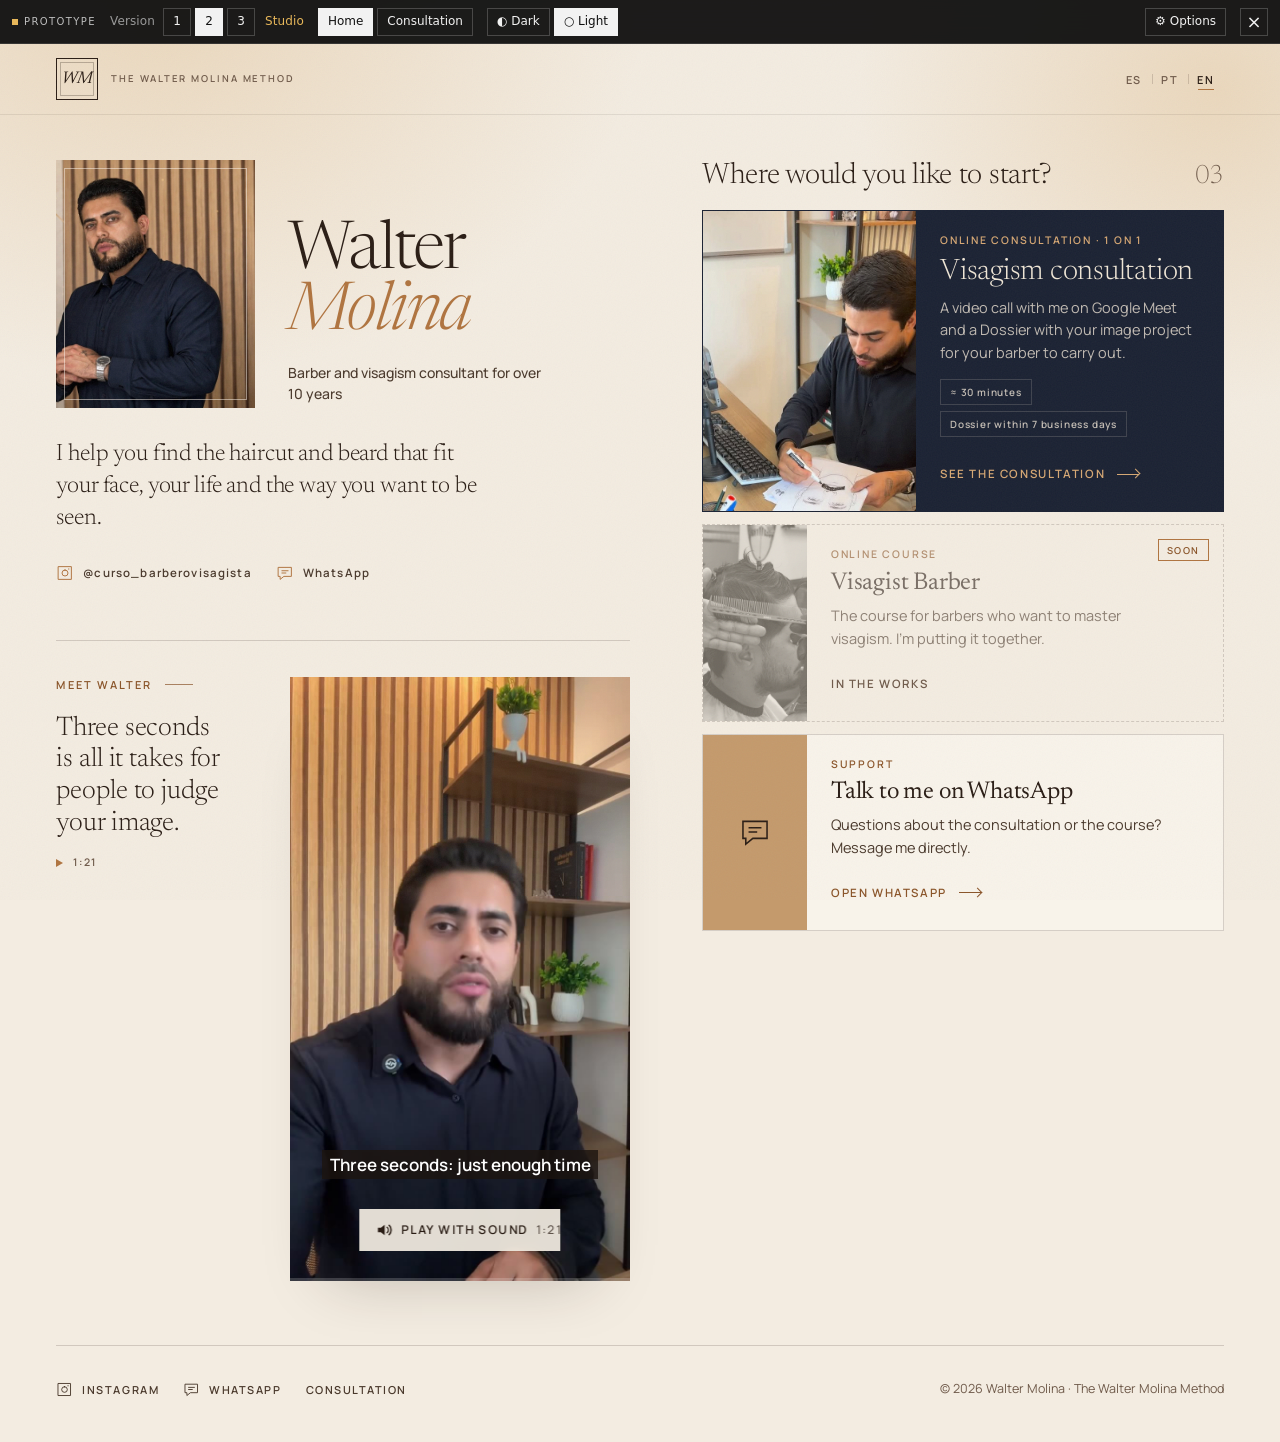
==== v2/index.html @ 61640fbb "Rodada 2: 3 versões novas (entrada + consultoria) com probador de versões - v1 Atelier (madeira), v2" ====
<!doctype html>
<html lang="es" data-v="2" data-page="inicio" data-theme-default="claro">
<head>
<meta charset="utf-8">
<meta name="viewport" content="width=device-width, initial-scale=1">
<title data-i18n="brand">Walter Molina</title>
<meta name="description" content="Walter Molina — barbero y consultor visagista hace más de 10 años. Consultoría de visagismo online, curso y WhatsApp.">
<meta name="theme-color" content="#f3ece1">
<link rel="icon" href="data:image/svg+xml,%3Csvg xmlns='http://www.w3.org/2000/svg' viewBox='0 0 64 64'%3E%3Crect width='64' height='64' fill='%23f3ece1'/%3E%3Crect x='6.5' y='6.5' width='51' height='51' fill='none' stroke='%23b0743f' stroke-width='2'/%3E%3Ctext x='32' y='41' text-anchor='middle' font-family='Georgia,serif' font-style='italic' font-size='24' fill='%232a1d15'%3EWM%3C/text%3E%3C/svg%3E">
<script src="../assets/js/prefs.js"></script>
<link rel="preconnect" href="https://fonts.googleapis.com">
<link rel="preconnect" href="https://fonts.gstatic.com" crossorigin>
<link href="https://fonts.googleapis.com/css2?family=Manrope:wght@400;500;600;700&family=Newsreader:ital,opsz,wght@0,6..72,200..600;1,6..72,200..600&display=swap" rel="stylesheet">
<link rel="stylesheet" href="../assets/css/wm-base.css">
<link rel="stylesheet" href="style.css">
</head>
<body class="pg-in">

<svg width="0" height="0" style="position:absolute" aria-hidden="true" focusable="false">
  <symbol id="i-wa" viewBox="0 0 24 24"><path d="M3.5 4.5h17v12h-10l-5 4v-4h-2z"/><path d="M8 9h8M8 12h5"/></symbol>
  <symbol id="i-ig" viewBox="0 0 24 24"><path d="M3.5 3.5h17v17h-17z"/><path d="M12 8a4 4 0 1 1 0 8a4 4 0 1 1 0-8z"/><path d="M17 6.6v.2"/></symbol>
</svg>

<a class="skip" href="#main" data-i18n="skip_content">Saltar al contenido</a>

<header class="itop">
  <div class="itop__in">
    <a class="logo" href="index.html" aria-label="Walter Molina">
      <span class="mono" aria-hidden="true">WM</span>
      <span class="logo__txt"><small data-i18n="brand_method">Método Walter Molina</small></span>
    </a>
    <div class="lang" role="group" aria-label="ES · PT · EN">
      <button type="button" data-lang-btn="es">ES</button><button type="button" data-lang-btn="pt">PT</button><button type="button" data-lang-btn="en">EN</button>
    </div>
  </div>
</header>

<main id="main" class="in">
  <div class="in__grid">

    <!-- ======================================= identidad + video (izquierda) -->
    <div class="in__left">
      <section class="ident" aria-labelledby="in-name">
        <figure class="ident__ph" data-reveal="img">
          <img src="../assets/img/walter-wood.jpg" alt="Walter Molina" data-i18n-attr="alt:brand" width="1070" height="1120" fetchpriority="high">
        </figure>
        <div class="ident__txt">
          <h1 class="ident__name" id="in-name" data-reveal style="--d:.15s">Walter <em>Molina</em></h1>
          <p class="ident__role" data-reveal style="--d:.3s" data-i18n="role">Barbero y consultor visagista hace más de 10 años</p>
        </div>
        <p class="ident__lead" data-reveal style="--d:.42s" data-i18n="in_lead">Te ayudo a descubrir el corte y la barba que van con tu rostro, tu vida y cómo querés que te vean.</p>
        <div class="ident__social" data-reveal style="--d:.52s">
          <a href="https://www.instagram.com/curso_barberovisagista/" target="_blank" rel="noopener"><svg class="ico" aria-hidden="true"><use href="#i-ig"/></svg><span data-i18n="ig_handle">@curso_barberovisagista</span></a>
          <a href="#" data-wa="soporte"><svg class="ico" aria-hidden="true"><use href="#i-wa"/></svg><span data-i18n="wa_label">WhatsApp</span></a>
        </div>
      </section>

      <section class="ivid" data-slot-section="top" aria-labelledby="vid-t">
        <div class="ivid__head" data-reveal>
          <p class="kicker" data-i18n="video_kicker">Conocé a Walter</p>
          <h2 class="h3" id="vid-t" data-i18n="video_title">Tres segundos bastan para que te juzguen por tu imagen.</h2>
          <p class="ivid__len"><span data-i18n="video_len">1:21</span></p>
        </div>
        <div class="ivid__slot" data-wm-player-slot="top"></div>
      </section>

      <figure class="ihero" data-hero-media="imagen">
        <div class="ihero__ph" data-reveal="img">
          <img src="../assets/img/walter-hero.jpg" alt="Walter Molina" data-i18n-attr="alt:brand" width="1100" height="1458" loading="lazy">
        </div>
        <figcaption class="ihero__q" data-reveal style="--d:.2s">
          <span class="ihero__mark" aria-hidden="true">“</span>
          <span class="ihero__t" data-i18n="c_quote">Tu imagen no puede ser una copia. Tiene que ser <em>la tuya</em>.</span>
          <span class="ihero__by" data-i18n="c_quote_by">Walter Molina</span>
        </figcaption>
      </figure>
    </div>

    <!-- ================================================ tarjetas (derecha) -->
    <div class="in__right">
      <div class="in__cards">
        <h2 class="choose" data-reveal><span data-i18n="in_choose">¿Por dónde querés empezar?</span><span class="num" aria-hidden="true">03</span></h2>

        <a class="icard icard--main" href="consultoria.html" data-reveal style="--d:.1s">
          <span class="icard__ph"><img src="../assets/img/consulta-mesa.jpg" alt="" loading="lazy"></span>
          <div class="icard__body">
            <span class="icard__label" data-i18n="card1_label">Consultoría online · 1 a 1</span>
            <h3 class="icard__title" data-i18n="card1_title">Consultoría de visagismo</h3>
            <span class="icard__text" data-i18n="card1_text"></span>
            <span class="icard__meta"><span data-i18n="c_meta2">≈ 30 minutos</span><span data-i18n="c_meta3">Dossier en hasta 7 días hábiles</span></span>
            <span class="icard__cta"><span data-i18n="card1_cta">Conocer la consultoría</span><i class="arr" aria-hidden="true"></i></span>
          </div>
        </a>

        <a class="icard icard--soon" href="#curso" data-curso aria-haspopup="dialog" data-reveal style="--d:.2s">
          <span class="icard__ph"><img src="../assets/img/tijera.jpg" alt="" loading="lazy"></span>
          <div class="icard__body">
            <span class="icard__label" data-i18n="card2_label">Curso online</span>
            <h3 class="icard__title" data-i18n="card2_title">Barbero Visagista</h3>
            <span class="icard__text" data-i18n="card2_text"></span>
            <span class="icard__cta" data-i18n="card2_cta">En preparación</span>
          </div>
          <span class="badge" data-i18n="badge_soon">Pronto</span>
        </a>

        <a class="icard icard--wa" href="#" data-wa="soporte" data-reveal style="--d:.3s">
          <span class="icard__ph"><svg class="ico" aria-hidden="true"><use href="#i-wa"/></svg></span>
          <div class="icard__body">
            <span class="icard__label" data-i18n="card3_label">Soporte</span>
            <h3 class="icard__title" data-i18n="card3_title">Hablá conmigo por WhatsApp</h3>
            <span class="icard__text" data-i18n="card3_text"></span>
            <span class="icard__cta"><span data-i18n="card3_cta">Abrir WhatsApp</span><i class="arr" aria-hidden="true"></i></span>
          </div>
        </a>
      </div>
    </div>
  </div>

  <!-- ===================================== video abajo (portada = sólo imagen) -->
  <section class="ivid ivid--bottom" data-slot-section="bottom" aria-labelledby="vid-t2">
    <div class="ivid__head" data-reveal>
      <p class="kicker" data-i18n="video_kicker">Conocé a Walter</p>
      <h2 class="h3" id="vid-t2" data-i18n="video_title">Tres segundos bastan para que te juzguen por tu imagen.</h2>
      <p class="ivid__len"><span data-i18n="video_len">1:21</span></p>
    </div>
    <div class="ivid__slot" data-wm-player-slot="bottom"></div>
  </section>
</main>

<footer class="ifoot">
  <nav class="ifoot__links" aria-label="Walter Molina">
    <a href="https://www.instagram.com/curso_barberovisagista/" target="_blank" rel="noopener"><svg class="ico" aria-hidden="true"><use href="#i-ig"/></svg><span data-i18n="ig_label">Instagram</span></a>
    <a href="#" data-wa="soporte"><svg class="ico" aria-hidden="true"><use href="#i-wa"/></svg><span data-i18n="wa_label">WhatsApp</span></a>
    <a href="consultoria.html" data-i18n="nav_consult">Consultoría</a>
  </nav>
  <p data-i18n="footer_rights">© 2026 Walter Molina · Método Walter Molina</p>
</footer>

<script src="../assets/js/content.js"></script>
<script src="../assets/js/site.js"></script>
<script src="../assets/js/wm.js"></script>
<script src="app.js"></script>
</body>
</html>
---- assets/css/wm-base.css ----
/*
 * Walter Molina — base compartida de v1 / v2 / v3.
 * Cada versión define (en :root y por [data-theme]) estas variables:
 *   --wm-bg  --wm-surface  --wm-ink  --wm-muted  --wm-line  --wm-accent  --wm-accent-ink
 *   --wm-display (familia títulos)  --wm-body (familia texto)
 * y puede pisar cualquier clase de abajo.
 */

/* ------------------------------------------------ toggles del probador */
html[data-hero="video"]  [data-hero-media="imagen"],
html[data-hero="imagen"] [data-hero-media="video"],
html[data-hero="imagen"] [data-slot-section="top"],
html[data-hero="video"]  [data-slot-section="bottom"],
html[data-dep="0"] [data-testimonios] { display: none !important; }

html.wmc-lock { overflow: hidden; }

/* ------------------------------------------------ barra del probador */
.wmbar {
  position: fixed; inset: 0 0 auto 0; z-index: 10000;
  font: 500 12px/1.2 system-ui, -apple-system, "Segoe UI", Roboto, sans-serif;
  color: #f2f2f2; letter-spacing: .01em;
}
html[data-panel="0"] .wmbar { display: none; }
.wmbar__in {
  height: 44px; display: flex; align-items: center; gap: 14px; padding: 0 12px;
  background: rgba(14, 14, 14, .94); border-bottom: 1px solid rgba(255,255,255,.12);
  -webkit-backdrop-filter: blur(10px); backdrop-filter: blur(10px);
  overflow-x: auto; scrollbar-width: none;
}
.wmbar__in::-webkit-scrollbar { display: none; }
.wmbar__tag { display: inline-flex; align-items: center; gap: 6px; text-transform: uppercase; font-size: 10px; letter-spacing: .14em; color: #bdbdbd; white-space: nowrap; }
.wmbar__tag i { width: 6px; height: 6px; background: #e7b75a; display: inline-block; }
.wmbar__grp { display: flex; align-items: center; gap: 4px; white-space: nowrap; }
.wmbar__lbl { color: #9a9a9a; margin-right: 4px; }
.wmbar__name { color: #e7b75a; margin-left: 6px; }
.wmbar__seg, .wmbar__more, .wmbar__x, .wmbar__copy, .wmbar__reset {
  appearance: none; border: 1px solid rgba(255,255,255,.2); background: transparent; color: inherit;
  font: inherit; height: 28px; min-width: 28px; padding: 0 9px; cursor: pointer; border-radius: 0; white-space: nowrap;
}
.wmbar__seg:hover, .wmbar__more:hover, .wmbar__x:hover, .wmbar__copy:hover, .wmbar__reset:hover { border-color: rgba(255,255,255,.55); }
.wmbar__seg.is-on { background: #f2f2f2; color: #111; border-color: #f2f2f2; }
.wmbar__seg:focus-visible, .wmbar__more:focus-visible, .wmbar__x:focus-visible, .wmbar__copy:focus-visible, .wmbar__reset:focus-visible { outline: 2px solid #e7b75a; outline-offset: 2px; }
.wmbar__more { margin-left: auto; }
.wmbar__x { font-size: 18px; line-height: 1; padding: 0; width: 28px; }
.wmbar__sheet {
  position: absolute; right: 0; top: 44px; width: min(520px, 100vw); max-height: calc(100vh - 60px); overflow: auto;
  background: rgba(14,14,14,.97); border: 1px solid rgba(255,255,255,.12); border-top: 0; padding: 14px 16px 16px;
  -webkit-backdrop-filter: blur(10px); backdrop-filter: blur(10px);
}
.wmbar__sheet[hidden] { display: none; }
.wmbar__row { padding: 10px 0; border-bottom: 1px solid rgba(255,255,255,.08); }
.wmbar__rl { display: block; color: #9a9a9a; font-size: 10px; text-transform: uppercase; letter-spacing: .12em; margin-bottom: 8px; }
.wmbar__opts { display: flex; flex-wrap: wrap; gap: 6px; }
.wmbar__desc { margin: 8px 0 0; color: #bdbdbd; font-size: 12px; }
.wmbar__actions { display: flex; gap: 8px; padding-top: 14px; flex-wrap: wrap; }
.wmbar__copy { background: #e7b75a; color: #111; border-color: #e7b75a; font-weight: 600; }
@media (max-width: 760px) {
  .wmbar__in { gap: 8px; padding: 0 8px; }
  .wmbar__tag, .wmbar__lbl, .wmbar__name, .wmbar__grp--page, .wmbar__moretx { display: none; }
  .wmbar__seg--theme { font-size: 0; padding: 0; width: 28px; }
  .wmbar__seg--theme span { font-size: 13px; }
}
.wmtab {
  position: fixed; left: 0; top: 50%; z-index: 9999; display: none;
  transform-origin: 0 0; transform: rotate(-90deg) translateX(-50%);
  font: 500 10px/1 system-ui, sans-serif; letter-spacing: .06em; white-space: nowrap;
  color: #fff; background: rgba(20,20,20,.88); border: 1px solid rgba(255,255,255,.22); border-top: 0;
  padding: 7px 11px; cursor: pointer; opacity: .85; border-radius: 0;
}
html[data-panel="0"] .wmtab { display: block; }

/* ------------------------------------------------ video de presentación */
.wmp { margin: 0; position: relative; }
.wmp__stage { position: relative; display: grid; gap: 10px; }
.wmp--b .wmp__stage { grid-template-columns: 1fr 1fr; }
.wmp__screen { position: relative; overflow: hidden; aspect-ratio: 9 / 16; background: #0d0b0a; }
.wmp__video, .wmp__tv { position: absolute; inset: 0; width: 100%; height: 100%; object-fit: cover; display: block; }
.wmp__screen--main .wmp__video { cursor: pointer; }
.wmp__cap {
  position: absolute; left: 8%; right: 8%; bottom: 17%; text-align: center; pointer-events: none;
  opacity: 0; transform: translateY(6px); transition: opacity .2s, transform .2s;
}
.wmp__cap.is-on { opacity: 1; transform: none; }
.wmp__cap span {
  display: inline; padding: .18em .45em; line-height: 1.55; -webkit-box-decoration-break: clone; box-decoration-break: clone;
  background: rgba(10, 8, 6, .78); color: #fff; font: 600 clamp(13px, 1.6vw, 17px)/1.5 var(--wm-body, system-ui, sans-serif);
}
.wmp__sound {
  position: absolute; left: 50%; bottom: 5%; transform: translateX(-50%);
  display: inline-flex; align-items: center; gap: 8px; white-space: nowrap;
  appearance: none; border: 1px solid rgba(255,255,255,.55); border-radius: 0; cursor: pointer;
  background: rgba(10,8,6,.55); color: #fff; padding: 9px 14px;
  font: 600 12px/1 var(--wm-body, system-ui, sans-serif); letter-spacing: .06em; text-transform: uppercase;
  -webkit-backdrop-filter: blur(6px); backdrop-filter: blur(6px);
}
.wmp__sound:hover { background: rgba(10,8,6,.8); }
.wmp__sound:focus-visible { outline: 2px solid var(--wm-accent, #c9a96a); outline-offset: 3px; }
.wmp__ico { width: 18px; height: 18px; flex: none; display: block; }
.wmp__x { display: none; }
.wmp.is-listening .wmp__waves { display: none; }
.wmp.is-listening .wmp__x { display: inline; }
.wmp__len { opacity: .7; font-weight: 500; }
.wmp__len:empty { display: none; }
.wmp__bar { position: absolute; left: 0; right: 0; bottom: 0; height: 3px; background: rgba(255,255,255,.18); }
.wmp__bar i { position: absolute; inset: 0; transform-origin: 0 50%; transform: scaleX(var(--t, 0)); background: var(--wm-accent, #c9a96a); }
/* pantallas angostas (formato B en celular, miniaturas): botón sólo ícono arriba a la derecha */
.wmp__screen { container-type: inline-size; }
@container (max-width: 280px) {
  .wmp__sound { left: auto; right: 8px; bottom: auto; top: 8px; transform: none; width: 40px; height: 40px; padding: 0; justify-content: center; }
  .wmp__lbl, .wmp__len { position: absolute; width: 1px; height: 1px; overflow: hidden; clip: rect(0 0 0 0); white-space: nowrap; }
  .wmp__cap { left: 5%; right: 5%; bottom: 7%; }
  .wmp__cap span { font-size: 12px; }
}
.wmp__tag {
  position: absolute; left: 10px; top: 10px; padding: 5px 8px; background: rgba(10,8,6,.6); color: #fff;
  font: 600 10px/1 var(--wm-body, system-ui, sans-serif); letter-spacing: .14em; text-transform: uppercase;
}
.wmp__strip { position: relative; display: grid; grid-template-columns: repeat(4, 1fr); gap: 8px; margin-top: 10px; padding-top: 30px; }
.wmp__strip > .wmp__tag { top: 0; left: 0; background: none; color: inherit; padding: 0; }
.wmp__thumb { position: relative; overflow: hidden; aspect-ratio: 9 / 16; background: #0d0b0a; }

/* ------------------------------------------------ curso: aviso */
.wmc { position: fixed; inset: 0; z-index: 10001; display: grid; place-items: center; padding: 20px; }
.wmc[hidden] { display: none; }
.wmc__backdrop { position: absolute; inset: 0; background: rgba(8, 6, 5, .72); opacity: 0; transition: opacity .25s; }
.wmc__card {
  position: relative; width: min(460px, 100%); padding: 40px 34px 34px; outline: none;
  background: var(--wm-surface, #17110e); color: var(--wm-ink, #efe6d6); border: 1px solid var(--wm-line, rgba(239,230,214,.2));
  opacity: 0; transform: translateY(14px); transition: opacity .25s, transform .25s;
  font-family: var(--wm-body, system-ui, sans-serif);
}
.wmc.is-open .wmc__backdrop { opacity: 1; }
.wmc.is-open .wmc__card { opacity: 1; transform: none; }
.wmc__x { position: absolute; right: 10px; top: 10px; width: 36px; height: 36px; border: 0; background: none; color: inherit; font-size: 22px; cursor: pointer; }
.wmc__kicker { margin: 0 0 10px; font-size: 11px; letter-spacing: .18em; text-transform: uppercase; color: var(--wm-accent, #c9a96a); }
.wmc__title { margin: 0 0 14px; font-family: var(--wm-display, Georgia, serif); font-weight: 500; font-size: 34px; line-height: 1.05; }
.wmc__status { display: inline-flex; align-items: center; gap: 8px; margin: 0 0 16px; padding: 6px 10px; border: 1px solid var(--wm-line, rgba(239,230,214,.25)); font-size: 12px; letter-spacing: .08em; text-transform: uppercase; }
.wmc__status i { width: 7px; height: 7px; background: var(--wm-accent, #c9a96a); animation: wmc-pulse 1.6s ease-in-out infinite; }
@keyframes wmc-pulse { 50% { opacity: .25; } }
.wmc__text { margin: 0 0 24px; line-height: 1.6; color: var(--wm-muted, rgba(239,230,214,.75)); }
.wmc__cta {
  display: inline-flex; align-items: center; justify-content: center; min-height: 48px; padding: 0 22px; width: 100%;
  background: var(--wm-accent, #c9a96a); color: var(--wm-accent-ink, #17110e); text-decoration: none;
  font-weight: 600; letter-spacing: .06em; text-transform: uppercase; font-size: 13px;
}

/* ------------------------------------------------ antes / después */
[data-ba] { position: relative; overflow: hidden; touch-action: pan-y; user-select: none; -webkit-user-select: none; cursor: ew-resize; --ba: 50%; }
[data-ba] img { display: block; width: 100%; height: 100%; object-fit: cover; pointer-events: none; }
[data-ba] .ba__img--after { position: relative; }
[data-ba] .ba__before { position: absolute; inset: 0; clip-path: inset(0 calc(100% - var(--ba)) 0 0); }
[data-ba] .ba__handle { position: absolute; top: 0; bottom: 0; left: var(--ba); width: 2px; margin-left: -1px; background: #fff; z-index: 2; }
[data-ba] .ba__handle::after {
  content: "‹ ›"; position: absolute; top: 50%; left: calc(50% + var(--ba-k, 0px)); transform: translate(-50%, -50%);
  width: 38px; height: 38px; display: grid; place-items: center; background: #fff; color: #111; font: 700 14px/1 system-ui, sans-serif; letter-spacing: 2px;
}
[data-ba] .ba__handle:focus-visible { outline: 2px solid var(--wm-accent, #c9a96a); outline-offset: 2px; }
[data-ba] .ba__hint {
  position: absolute; left: 50%; bottom: 14px; transform: translateX(-50%); z-index: 3; pointer-events: none;
  padding: 8px 12px; background: rgba(10, 8, 6, .72); color: #fff; white-space: nowrap;
  font: 600 11px/1 var(--wm-body, system-ui, sans-serif); letter-spacing: .1em; text-transform: uppercase;
  transition: opacity .3s;
}
[data-ba] .ba__hint:empty { display: none; }
[data-ba] .ba__state { position: absolute; left: 12px; top: 12px; z-index: 3; display: none; padding: 6px 9px; background: rgba(10, 8, 6, .72); color: #fff; font: 600 10px/1 var(--wm-body, system-ui, sans-serif); letter-spacing: .14em; text-transform: uppercase; }

/* comparar: el puxador ‹ › ya se explica solo; sin texto encima de cada foto */
html[data-bamode="comparar"] [data-ba] .ba__hint { display: none; }

/* revelar: empieza sólo en el antes (puxador a la derecha); al arrastrar a la izquierda aparece el después */
html[data-bamode="revelar"] [data-ba].is-touched .ba__hint { opacity: 0; }
html[data-bamode="revelar"] [data-ba]:not(.is-touched) .ba__handle::after { animation: ba-nudge 1.8s ease-in-out infinite; }
html[data-bamode="revelar"] [data-ba] .ba__handle::after { content: "‹"; }
@keyframes ba-nudge { 50% { transform: translate(calc(-50% - 8px), -50%); } }

/* tocar: fundido entre antes y después */
html[data-bamode="tocar"] [data-ba] { cursor: pointer; }
html[data-bamode="tocar"] [data-ba] .ba__before { clip-path: none; opacity: 1; transition: opacity .9s ease; }
html[data-bamode="tocar"] [data-ba].is-after .ba__before { opacity: 0; }
html[data-bamode="tocar"] [data-ba] .ba__handle { display: none; }
html[data-bamode="tocar"] [data-ba] .ba__state { display: block; }
html[data-bamode="tocar"] [data-ba] [class*="label"], html[data-bamode="tocar"] [data-ba] [class*="tag"]:not(.ba__state) { display: none; }
html[data-bamode="tocar"] [data-ba]:focus-visible { outline: 2px solid var(--wm-accent, #c9a96a); outline-offset: 3px; }

/* scroll: se descubre solo al bajar (mismo corte que revelar, sin arrastre) */
html[data-bamode="scroll"] [data-ba] { cursor: default; }
html[data-bamode="scroll"] [data-ba] .ba__handle::after { display: none; }
html[data-bamode="scroll"] [data-ba] .ba__handle { pointer-events: none; }

@media (prefers-reduced-motion: reduce) {
  .wmc__backdrop, .wmc__card, .wmp__cap { transition: none; }
  .wmc__status i { animation: none; }
}
---- v2/style.css ----
/* =========================================================================
   V2 · ESTUDIO — Walter Molina
   Luz de día en el escritorio: papel, roble claro, cobre y la camisa azul.
   Newsreader (títulos) + Manrope (texto). Líneas rectas: cero border-radius.
   ========================================================================= */

:root {
  --max: 1312px;
  --imax: 1240px;
  --pad: clamp(20px, 4.4vw, 64px);
  --sec: clamp(60px, 7.6vw, 112px);
  --hdr: 76px;
  --top: calc(var(--wm-bar, 0px) + var(--hdr));
  --ease: cubic-bezier(.22, .68, .12, 1);
  --ease-io: cubic-bezier(.65, 0, .3, 1);
  --serif: "Newsreader", "Iowan Old Style", Georgia, "Times New Roman", serif;
  --sans: "Manrope", system-ui, -apple-system, "Segoe UI", Roboto, sans-serif;

  /* tema claro — papel, roble, nogal, cobre */
  --bg: #f3ece1;
  --bg2: #efe6d6;
  --bg3: #e6d9c4;
  --surface: #f8f3ea;
  --ink: #2a1d15;
  --ink2: #4a392c;
  --muted: #6f5a4a;
  --line: rgba(42, 29, 21, .17);
  --line2: rgba(42, 29, 21, .09);
  --accent: #b0743f;
  --accent-txt: #8a5428;
  --oak: #c49a6c;
  --btn: #8a5428;
  --btn-ink: #fbf7f0;
  --btn-h: #2a1d15;
  --btn-h-ink: #f3ece1;
  --shade: rgba(42, 29, 21, .28);
  --glow: rgba(214, 168, 104, .30);
  --hdr-bg: rgba(243, 236, 225, .88);
  --img: saturate(.94) contrast(1.02);
  --grain: .045;

  /* bloque profundo — la camisa azul marino */
  --deep: #1b2233;
  --deep2: #242d43;
  --deep-ink: #efe6d6;
  --deep-ink2: rgba(239, 230, 214, .78);
  --deep-muted: rgba(239, 230, 214, .6);
  --deep-line: rgba(239, 230, 214, .17);
  --deep-accent: #d7a874;

  /* variables del probador (wm-base.css) */
  --wm-bg: var(--bg);
  --wm-surface: var(--surface);
  --wm-ink: var(--ink);
  --wm-muted: var(--muted);
  --wm-line: var(--line);
  --wm-accent: var(--btn);
  --wm-accent-ink: var(--btn-ink);
  --wm-display: var(--serif);
  --wm-body: var(--sans);
  color-scheme: light;
}

html[data-theme="oscuro"] {
  /* tema oscuro — café con crema y roble */
  --bg: #1c1410;
  --bg2: #221913;
  --bg3: #2c2119;
  --surface: #261c15;
  --ink: #efe6d6;
  --ink2: #d8cab5;
  --muted: #a8977f;
  --line: rgba(239, 230, 214, .16);
  --line2: rgba(239, 230, 214, .08);
  --accent: #c98a52;
  --accent-txt: #d6a06b;
  --btn: #c98a52;
  --btn-ink: #1c1410;
  --btn-h: #efe6d6;
  --btn-h-ink: #1c1410;
  --shade: rgba(0, 0, 0, .5);
  --glow: rgba(201, 138, 82, .13);
  --hdr-bg: rgba(28, 20, 16, .88);
  --img: saturate(.9) brightness(.95);
  --grain: .06;
  --deep: #18202f;
  --deep2: #20293c;
  color-scheme: dark;
}

/* ------------------------------------------------------------------ base */
*, *::before, *::after { box-sizing: border-box; border-radius: 0; }

html {
  -webkit-text-size-adjust: 100%;
  scroll-behavior: smooth;
  scroll-padding-top: calc(var(--top) + 4px);
  overflow-x: clip;
}
html.reduce-motion { scroll-behavior: auto; }

body {
  margin: 0;
  padding-top: var(--wm-bar, 0px);
  background: var(--bg);
  color: var(--ink);
  font: 400 16px/1.65 var(--sans);
  -webkit-font-smoothing: antialiased;
  text-rendering: optimizeLegibility;
  overflow-x: clip;
  transition: background-color .5s ease, color .5s ease;
}

/* grano de papel */
body::after {
  content: "";
  position: fixed;
  inset: 0;
  z-index: 70;
  pointer-events: none;
  opacity: var(--grain);
  background-image: url("data:image/svg+xml,%3Csvg xmlns='http://www.w3.org/2000/svg' width='220' height='220'%3E%3Cfilter id='n'%3E%3CfeTurbulence type='fractalNoise' baseFrequency='.8' numOctaves='2' stitchTiles='stitch'/%3E%3C/filter%3E%3Crect width='100%25' height='100%25' filter='url(%23n)'/%3E%3C/svg%3E");
}

img, video, svg { display: block; max-width: 100%; }
a { color: inherit; }
p { margin: 0; }
h1, h2, h3, h4 { margin: 0; font-weight: 400; }
ul, ol { margin: 0; padding: 0; list-style: none; }
figure, blockquote { margin: 0; }
button { font: inherit; color: inherit; }
::selection { background: var(--accent); color: var(--bg); }
:focus-visible { outline: 2px solid var(--accent); outline-offset: 3px; }
em { font-style: italic; }

.wrap { width: min(var(--max), 100% - 2 * var(--pad)); margin-inline: auto; }
.sr { position: absolute; width: 1px; height: 1px; overflow: hidden; clip: rect(0 0 0 0); white-space: nowrap; }

.skip {
  position: fixed;
  left: 12px;
  top: calc(var(--wm-bar, 0px) + 10px);
  z-index: 200;
  padding: 12px 18px;
  background: var(--ink);
  color: var(--bg);
  font: 600 13px/1 var(--sans);
  text-decoration: none;
  transform: translateY(-300%);
}
.skip:focus { transform: none; }

.ico {
  width: 20px;
  height: 20px;
  flex: none;
  fill: none;
  stroke: currentColor;
  stroke-width: 1.3;
  stroke-linecap: square;
  stroke-linejoin: miter;
}

/* ------------------------------------------------------------ tipografía */
.kicker {
  display: flex;
  align-items: center;
  gap: 12px;
  margin: 0 0 20px;
  font: 600 11px/1.4 var(--sans);
  letter-spacing: .2em;
  text-transform: uppercase;
  color: var(--accent-txt);
}
.kicker::before { content: ""; order: 1; flex: none; width: 28px; height: 1px; background: currentColor; opacity: .7; }
.kicker > span:last-child { order: 2; }
.kicker__n { order: 0; font: 400 13px/1 var(--serif); letter-spacing: .04em; font-variant-numeric: lining-nums; }
.kicker--plain::before { display: none; }

.h1 {
  font-family: var(--serif);
  font-weight: 300;
  font-size: clamp(2.55rem, 6vw, 5.6rem);
  line-height: .99;
  letter-spacing: -.022em;
  font-optical-sizing: auto;
}
.h2 {
  font-family: var(--serif);
  font-weight: 300;
  font-size: clamp(2.05rem, 4vw, 3.9rem);
  line-height: 1.03;
  letter-spacing: -.016em;
}
.h3 {
  font-family: var(--serif);
  font-weight: 400;
  font-size: clamp(1.28rem, 1.65vw, 1.6rem);
  line-height: 1.2;
  letter-spacing: -.004em;
}
.h1 em, .h2 em, .h3 em, .serif em { color: var(--accent); font-weight: 300; }
.lead { font-size: clamp(1rem, 1.18vw, 1.14rem); line-height: 1.7; color: var(--ink2); max-width: 50ch; }
.num { font-family: var(--serif); font-weight: 200; font-variant-numeric: lining-nums tabular-nums; letter-spacing: -.02em; }

/* --------------------------------------------------------------- botones */
.btn {
  display: inline-flex;
  align-items: center;
  justify-content: center;
  gap: 14px;
  min-height: 54px;
  padding: 0 26px;
  background: var(--btn);
  color: var(--btn-ink);
  border: 1px solid var(--btn);
  font: 600 12.5px/1.2 var(--sans);
  letter-spacing: .14em;
  text-transform: uppercase;
  text-decoration: none;
  text-align: center;
  cursor: pointer;
  transition: background-color .45s var(--ease), color .45s var(--ease), border-color .45s var(--ease);
}
.btn:hover { background: var(--btn-h); border-color: var(--btn-h); color: var(--btn-h-ink); }
.btn--sm { min-height: 44px; padding: 0 18px; font-size: 11.5px; letter-spacing: .14em; }
.btn--light { background: var(--deep-ink); border-color: var(--deep-ink); color: #1b2233; }
.btn--light:hover { background: var(--deep-accent); border-color: var(--deep-accent); color: #1b2233; }

.arr { position: relative; flex: none; width: 22px; height: 1px; background: currentColor; transition: width .45s var(--ease); }
.arr::after {
  content: "";
  position: absolute;
  right: 0;
  top: -3.5px;
  width: 7px;
  height: 7px;
  border-top: 1px solid currentColor;
  border-right: 1px solid currentColor;
  transform: rotate(45deg);
}
.btn:hover .arr, a:hover > .arr, .icard:hover .arr { width: 34px; }

.link {
  display: inline-flex;
  align-items: center;
  gap: 12px;
  min-height: 44px;
  font: 600 12px/1.2 var(--sans);
  letter-spacing: .14em;
  text-transform: uppercase;
  text-decoration: none;
  color: var(--ink);
  background: linear-gradient(currentColor, currentColor) 0 calc(100% - 10px) / 100% 1px no-repeat;
  transition: background-size .5s var(--ease), color .3s;
}
.link:hover { background-size: 0 1px; background-position: 100% calc(100% - 10px); color: var(--accent-txt); }
.link--bare { background: none; }

.badge {
  display: inline-flex;
  align-items: center;
  height: 22px;
  padding: 0 8px;
  border: 1px solid var(--line);
  font: 600 9.5px/1 var(--sans);
  letter-spacing: .16em;
  text-transform: uppercase;
  color: var(--muted);
  white-space: nowrap;
}

/* monograma WM */
.mono {
  position: relative;
  flex: none;
  display: grid;
  place-items: center;
  width: 42px;
  height: 42px;
  border: 1px solid currentColor;
  font: italic 400 17px/1 var(--serif);
  letter-spacing: .01em;
}
.mono::after { content: ""; position: absolute; inset: 3px; border: 1px solid currentColor; opacity: .28; }

.logo { display: inline-flex; align-items: center; gap: 13px; min-height: 44px; color: inherit; text-decoration: none; }
.logo__txt { display: grid; gap: 5px; }
.logo__txt b { font: 400 1.32rem/1 var(--serif); letter-spacing: .005em; white-space: nowrap; }
.logo__txt small { font: 600 9.5px/1 var(--sans); letter-spacing: .2em; text-transform: uppercase; color: var(--muted); white-space: nowrap; }

/* idioma */
.lang { display: flex; align-items: center; }
.lang button {
  position: relative;
  appearance: none;
  min-width: 36px;
  min-height: 44px;
  padding: 0 4px;
  background: none;
  border: 0;
  font: 600 11px/1 var(--sans);
  letter-spacing: .12em;
  color: var(--muted);
  cursor: pointer;
  transition: color .3s;
}
.lang button:hover { color: var(--ink); }
.lang button.is-active { color: var(--ink); }
.lang button.is-active::after { content: ""; position: absolute; left: 10px; right: 10px; bottom: 11px; height: 1px; background: var(--accent); }
.lang button + button::before { content: ""; position: absolute; left: 0; top: 50%; width: 1px; height: 10px; margin-top: -5px; background: var(--line); }

/* ------------------------------------------------------- motion (scroll) */
.js [data-reveal] {
  opacity: 0;
  transform: translate3d(0, 22px, 0);
  transition: opacity 1s var(--ease), transform 1.25s var(--ease);
  transition-delay: var(--d, 0s);
}
.js [data-reveal].is-in { opacity: 1; transform: none; }

/* palabras que suben, suaves */
.js [data-reveal="words"] { opacity: 1; transform: none; }
.js [data-reveal="words"] .wi {
  display: inline-block;
  opacity: 0;
  transform: translate3d(0, .42em, 0);
  transition: opacity 1s var(--ease), transform 1.2s var(--ease);
  transition-delay: calc(var(--d, 0s) + var(--i, 0) * 55ms);
}
.js [data-reveal="words"].is-in .wi { opacity: 1; transform: none; }

/* foto: cortina de papel que se retira + escala 1.08 → 1
   (sin clip-path en el elemento observado: así IntersectionObserver y el autoplay siguen viéndolo) */
.js [data-reveal="img"] { opacity: 1; transform: none; }
.js [data-reveal="img"]::before {
  content: "";
  position: absolute;
  inset: -1px;
  z-index: 3;
  background: var(--curtain, var(--bg));
  transform-origin: 50% 0;
  transition: transform 1.5s var(--ease-io);
  transition-delay: var(--d, 0s);
  pointer-events: none;
}
.js [data-reveal="img"].is-in::before { transform: scaleY(0); }
.js [data-reveal="img"] :is(img, video) { scale: 1.08; transition: scale 2.4s var(--ease); transition-delay: var(--d, 0s); }
.js [data-reveal="img"].is-in :is(img, video) { scale: 1; }
.about { --curtain: var(--bg2); }

/* la portada entra sola al cargar (está siempre en pantalla) */
@keyframes v2-rise { from { opacity: 0; transform: translate3d(0, 18px, 0); } to { opacity: 1; transform: none; } }
.js .metas { animation: v2-rise 1.2s var(--ease) .9s both; }

/* fios que se desenham */
.rule { display: block; height: 1px; background: var(--line); border: 0; margin: 0; }
.js [data-reveal="line"] { opacity: 1; transform: scaleX(0); transform-origin: 0 50%; transition: transform 1.6s var(--ease-io); transition-delay: var(--d, 0s); }
.js [data-reveal="line"].is-in { transform: scaleX(1); }

/* filas horizontales: la fila se revela y sus piezas entran escalonadas (las de fuera de pantalla no quedan ocultas) */
.js .res__track[data-reveal], .js .dep__grid[data-reveal] { opacity: 1; transform: none; }
.js .res__track .bac, .js .dep__grid .dq { opacity: 0; translate: 0 26px; transition: opacity 1s var(--ease), translate 1.2s var(--ease); transition-delay: calc(var(--k, 0) * 90ms); }
.js .res__track.is-in .bac, .js .dep__grid.is-in .dq { opacity: 1; translate: 0 0; }

.reduce-motion *, .reduce-motion *::before, .reduce-motion *::after {
  transition-duration: .01ms !important;
  transition-delay: 0s !important;
  animation: none !important;
}
.reduce-motion .doc, .reduce-motion .about__frame { translate: none !important; }

/* =========================================================================
   HEADER (consultoría)
   ========================================================================= */
.hdr {
  position: fixed;
  top: var(--wm-bar, 0px);
  left: 0;
  right: 0;
  z-index: 80;
  height: var(--hdr);
  border-bottom: 1px solid transparent;
  transition: background-color .5s var(--ease), border-color .5s var(--ease);
}
.is-scrolled .hdr, .hdr.is-open {
  background: var(--hdr-bg);
  border-bottom-color: var(--line2);
  -webkit-backdrop-filter: saturate(1.2) blur(14px);
  backdrop-filter: saturate(1.2) blur(14px);
}
.hdr__in {
  height: 100%;
  width: min(var(--max), 100% - 2 * var(--pad));
  margin-inline: auto;
  display: flex;
  align-items: center;
  gap: clamp(14px, 2vw, 34px);
}
.hdr .logo { margin-right: auto; }
.hdr__progress {
  position: absolute;
  left: 0;
  right: 0;
  bottom: -1px;
  height: 1px;
  background: var(--accent);
  transform-origin: 0 50%;
  transform: scaleX(var(--scroll, 0));
  opacity: 0;
  transition: opacity .5s;
}
.is-scrolled .hdr__progress { opacity: .9; }

.nav { display: flex; align-items: center; gap: clamp(14px, 1.5vw, 28px); }
.nav a {
  position: relative;
  display: inline-flex;
  align-items: center;
  gap: 8px;
  min-height: 44px;
  font: 600 11.5px/1 var(--sans);
  letter-spacing: .13em;
  text-transform: uppercase;
  text-decoration: none;
  color: var(--ink2);
  white-space: nowrap;
  transition: color .3s;
}
.nav a::after {
  content: "";
  position: absolute;
  left: 0;
  right: .13em;
  bottom: 10px;
  height: 1px;
  background: var(--accent);
  transform: scaleX(0);
  transform-origin: 100% 50%;
  transition: transform .55s var(--ease);
}
.nav a:hover, .nav a.is-current { color: var(--ink); }
.nav a:hover::after, .nav a.is-current::after { transform: scaleX(1); transform-origin: 0 50%; }
.nav a.nav__soon { color: var(--muted); }
.nav a.nav__soon > span:first-child { opacity: .75; }
.nav a.nav__soon::after { display: none; }
.nav .lang--menu { display: none; }

.menu-btn {
  display: none;
  align-items: center;
  gap: 10px;
  min-width: 44px;
  min-height: 44px;
  padding: 0 0 0 8px;
  background: none;
  border: 0;
  font: 600 11px/1 var(--sans);
  letter-spacing: .16em;
  text-transform: uppercase;
  cursor: pointer;
}
.menu-btn__i { position: relative; width: 22px; height: 9px; }
.menu-btn__i i { position: absolute; left: 0; right: 0; height: 1px; background: currentColor; transition: transform .45s var(--ease), top .45s var(--ease); }
.menu-btn__i i:first-child { top: 0; }
.menu-btn__i i:last-child { top: 8px; }
.hdr.is-open .menu-btn__i i:first-child { top: 4px; transform: rotate(45deg); }
.hdr.is-open .menu-btn__i i:last-child { top: 4px; transform: rotate(-45deg); }

@media (max-width: 1280px) {
  .menu-btn { display: inline-flex; }
  .hdr__in > .lang { display: none; }
  .nav {
    position: absolute;
    left: 0;
    right: 0;
    top: 100%;
    flex-direction: column;
    align-items: stretch;
    gap: 0;
    padding: 6px var(--pad) 26px;
    background: var(--bg);
    border-bottom: 1px solid var(--line);
    max-height: calc(100svh - var(--top));
    overflow: auto;
    opacity: 0;
    visibility: hidden;
    transform: translateY(-10px);
    transition: opacity .35s var(--ease), transform .5s var(--ease), visibility 0s linear .5s;
    box-shadow: 0 30px 40px -30px var(--shade);
  }
  .hdr.is-open .nav { opacity: 1; visibility: visible; transform: none; transition-delay: 0s; }
  .nav a {
    min-height: 58px;
    border-bottom: 1px solid var(--line2);
    font: 300 1.6rem/1.1 var(--serif);
    letter-spacing: -.005em;
    text-transform: none;
    color: var(--ink);
    justify-content: space-between;
  }
  .nav a::after { display: none; }
  .nav a.is-current { color: var(--accent-txt); }
  .nav .lang--menu { display: flex; padding-top: 14px; }
}

/* =========================================================================
   CONSULTORÍA · HERO
   ========================================================================= */
.hero {
  /* la columna de la foto/video toma el ancho de su propia proporción vertical (9:16 o 3:4): nada se recorta */
  --ratio: .5625;
  --mh: max(460px, calc(100svh - var(--wm-bar, 0px) - var(--hdr)));
  --mw: min(calc(var(--mh) * var(--ratio)), 46vw);
  position: relative;
  display: grid;
  grid-template-columns: max(var(--pad), calc((100% - var(--max)) / 2)) minmax(0, 1fr) var(--mw);
  min-height: calc(100svh - var(--wm-bar, 0px));
  padding-top: var(--hdr);
  isolation: isolate;
}
.hero::before {
  content: "";
  position: absolute;
  inset: 0;
  z-index: -1;
  background:
    radial-gradient(60% 70% at 18% 8%, var(--glow), transparent 70%),
    linear-gradient(180deg, transparent 60%, var(--bg2));
  pointer-events: none;
}
.hero__txt {
  grid-column: 2;
  display: flex;
  flex-direction: column;
  justify-content: space-between;
  gap: 44px;
  padding: clamp(28px, 6.4vh, 84px) clamp(28px, 4.6vw, 80px) 0 0;
}
.hero__top { display: grid; justify-items: start; margin-block: auto; }
html[data-hero="imagen"] .hero { --ratio: .75; }
.hero .h1 { margin-bottom: clamp(20px, 3.4vh, 34px); max-width: 11.5em; }
.hero .lead { max-width: 47ch; }
.hero__cta { display: flex; flex-wrap: wrap; align-items: center; gap: 14px 30px; margin-top: clamp(24px, 4vh, 40px); }

.metas { display: grid; grid-template-columns: repeat(3, minmax(0, 1fr)); border-top: 1px solid var(--line); }
.metas li { display: flex; align-items: flex-start; gap: 12px; padding: 20px 16px 26px 0; font: 500 13.5px/1.45 var(--sans); color: var(--ink2); }
.metas li + li { padding-left: 18px; border-left: 1px solid var(--line); }
.metas .ico { color: var(--accent); margin-top: 1px; }

.hero__media { grid-column: 3; position: relative; min-height: 420px; }
.hero__fill { display: none; }
.hero__frame { position: absolute; inset: 0; overflow: hidden; background: #2a1d15; }
.hero__frame :is(img, video) { position: absolute; inset: 0; width: 100%; height: 100%; object-fit: cover; }
.hero__frame video { filter: var(--img); }
.hero__frame::after {
  /* moldura rosada de los cuadros del estudio */
  content: "";
  position: absolute;
  inset: clamp(12px, 1.4vw, 20px);
  border: 1px solid rgba(238, 210, 196, .5);
  pointer-events: none;
}
.hero__tag {
  position: absolute;
  left: clamp(12px, 1.4vw, 20px);
  bottom: clamp(12px, 1.4vw, 20px);
  z-index: 1;
  padding: 9px 12px;
  background: rgba(243, 236, 225, .92);
  color: #2a1d15;
  font: 600 10px/1 var(--sans);
  letter-spacing: .18em;
  text-transform: uppercase;
}
.hero__side {
  position: absolute;
  right: calc(100% + 14px);
  bottom: 0;
  writing-mode: vertical-rl;
  transform: rotate(180deg);
  font: 600 9.5px/1 var(--sans);
  letter-spacing: .26em;
  text-transform: uppercase;
  color: var(--muted);
  white-space: nowrap;
}

/* ------------------------------------------------------------- cita */
.quote { position: relative; padding: clamp(48px, 6vw, 88px) 0; background: var(--bg2); border-block: 1px solid var(--line2); text-align: center; }
.quote__in { width: min(1000px, 100% - 2 * var(--pad)); margin-inline: auto; display: grid; justify-items: center; }
.quote__mark { font: 300 88px/.5 var(--serif); color: var(--accent); height: 34px; margin-bottom: 18px; }
.quote__q p { font: 300 clamp(1.75rem, 3.6vw, 3.3rem)/1.14 var(--serif); letter-spacing: -.012em; text-wrap: balance; }
.quote__q em { color: var(--accent); }
.quote__by {
  display: inline-flex;
  align-items: center;
  gap: 14px;
  margin-top: 30px;
  font: 600 11px/1.3 var(--sans);
  letter-spacing: .18em;
  text-transform: uppercase;
  color: var(--muted);
}
.quote__by img { width: 44px; height: 55px; object-fit: cover; filter: var(--img); }
.quote__by b { color: var(--ink); font-weight: 600; }
.quote__rule { width: 120px; margin: 0 auto 28px; background: var(--accent); }

/* =========================================================================
   LA SESIÓN — imagen sticky + texto que corre
   ========================================================================= */
.sess { padding: var(--sec) 0; position: relative; }
.sess__grid {
  display: grid;
  grid-template-columns: minmax(0, 5fr) minmax(0, 7fr);
  grid-template-areas: "media head" "media items";
  grid-template-rows: auto 1fr;
  column-gap: clamp(32px, 6vw, 112px);
}
.sess__head { grid-area: head; }
.sess__head .lead { margin-top: 18px; }
.sess__media {
  grid-area: media;
  position: sticky;
  top: calc(var(--top) + 28px);
  align-self: start;
  height: min(700px, calc(100svh - var(--top) - 60px));
  display: flex;
  flex-direction: column;
}
.sess__frame { position: relative; flex: 1; overflow: hidden; background: var(--bg3); }
.sess__frame img {
  position: absolute;
  inset: 0;
  width: 100%;
  height: 100%;
  object-fit: cover;
  opacity: 0;
  scale: 1.07;
  filter: var(--img);
  transition: opacity 1.1s var(--ease), scale 2s var(--ease);
}
.sess__frame img.is-on { opacity: 1; scale: 1; }
.sess__frame::after { content: ""; position: absolute; inset: 14px; border: 1px solid rgba(255, 246, 236, .45); pointer-events: none; }
.sess__now { display: none; }
.sess__count { display: flex; align-items: baseline; justify-content: space-between; gap: 16px; padding-top: 14px; color: var(--muted); font: 600 10.5px/1.3 var(--sans); letter-spacing: .18em; text-transform: uppercase; }
.sess__count .num { font-size: 40px; line-height: .9; color: var(--ink); letter-spacing: -.02em; }
.sess__count .num small { font-size: 18px; color: var(--muted); }

.items { grid-area: items; margin-top: clamp(28px, 4vh, 44px); border-top: 1px solid var(--line); }
.item {
  position: relative;
  display: grid;
  grid-template-columns: clamp(64px, 6.4vw, 96px) minmax(0, 1fr);
  padding: 22px 0 24px;
  border-bottom: 1px solid var(--line);
}
.item::after {
  content: "";
  position: absolute;
  left: 0;
  bottom: -1px;
  width: 100%;
  height: 1px;
  background: var(--accent);
  transform: scaleX(0);
  transform-origin: 0 50%;
  transition: transform 1.2s var(--ease-io);
}
.item.is-active::after { transform: scaleX(1); }
.item__n { font: 200 clamp(38px, 3.8vw, 58px)/.86 var(--serif); font-variant-numeric: lining-nums; color: var(--muted); opacity: .7; transition: color .6s, opacity .6s; }
.item.is-active .item__n { color: var(--accent); opacity: 1; }
.item p { margin-top: 7px; color: var(--ink2); font-size: 15px; line-height: 1.6; max-width: 48ch; }

/* =========================================================================
   BLOQUE AZUL (Dossier + cierre)
   ========================================================================= */
.deep {
  background: var(--deep);
  color: var(--deep-ink);
  --ink: var(--deep-ink);
  --ink2: var(--deep-ink2);
  --muted: var(--deep-muted);
  --line: var(--deep-line);
  --line2: rgba(239, 230, 214, .09);
  --accent: var(--deep-accent);
  --accent-txt: var(--deep-accent);
  position: relative;
  overflow: hidden;
  isolation: isolate;
}
.deep::before {
  content: "";
  position: absolute;
  inset: 0;
  z-index: -1;
  background: radial-gradient(55% 75% at 88% 0%, rgba(215, 168, 116, .16), transparent 70%);
  pointer-events: none;
}

.dos { padding: var(--sec) 0; }
.dos__grid { display: grid; grid-template-columns: minmax(0, 1fr) minmax(0, 1fr); gap: clamp(40px, 7vw, 120px); align-items: center; }
.dos__txt .lead { margin-top: 22px; }
.dlist { margin-top: 32px; border-top: 1px solid var(--line); }
.dlist li { display: grid; grid-template-columns: 52px minmax(0, 1fr); align-items: baseline; padding: 15px 0; border-bottom: 1px solid var(--line); font: 400 clamp(1.08rem, 1.3vw, 1.24rem)/1.35 var(--serif); }
.dlist__n { font: italic 300 1.15rem/1 var(--serif); color: var(--accent); }
.dos__time {
  display: inline-flex;
  align-items: center;
  gap: 12px;
  margin-top: 28px;
  padding: 13px 16px;
  border: 1px solid var(--line);
  font: 600 11px/1.3 var(--sans);
  letter-spacing: .15em;
  text-transform: uppercase;
}
.dos__time .ico { color: var(--accent); }

/* el documento */
.doc { position: relative; justify-self: center; width: min(468px, 100%); margin-right: 18px; translate: 0 calc((var(--v, .5) - .5) * -44px); }
.js .doc[data-reveal] { transform: translate3d(0, 56px, 0); transition-duration: 1.2s, 1.6s; }
.js .doc[data-reveal].is-in { transform: none; }
.doc__back { position: absolute; inset: 0; transform: translate(18px, 18px); background: #d9c7aa; box-shadow: 0 40px 70px -40px rgba(0, 0, 0, .7); }
.doc__back::after { content: ""; position: absolute; inset: 0; transform: translate(-9px, -9px); background: #e9dcc6; }
.sheet {
  position: relative;
  padding: 30px 32px 24px;
  background: #f7f1e6;
  color: #2a1d15;
  box-shadow: 0 50px 90px -40px rgba(0, 0, 0, .75);
  font-family: var(--sans);
}
.sheet::before { content: ""; position: absolute; inset: 9px; border: 1px solid rgba(42, 29, 21, .1); pointer-events: none; }
.sheet__top { display: flex; align-items: center; justify-content: space-between; gap: 16px; font: 600 9px/1.2 var(--sans); letter-spacing: .2em; text-transform: uppercase; color: #6f5a4a; }
.sheet__top .mono { width: 30px; height: 30px; font-size: 12px; color: #8a5428; }
.sheet__title { margin: 10px 0 4px; font: italic 300 46px/1 var(--serif); letter-spacing: -.02em; color: #2a1d15; }
.sheet__who { display: flex; gap: 10px; padding-bottom: 14px; border-bottom: 1px solid rgba(42, 29, 21, .2); }
.sheet__sec { padding: 13px 0; border-bottom: 1px solid rgba(42, 29, 21, .12); }
.sheet__sec:last-of-type { border-bottom: 0; }
.sheet__h { display: flex; align-items: baseline; gap: 10px; margin-bottom: 9px; font: 600 9.5px/1.3 var(--sans); letter-spacing: .16em; text-transform: uppercase; color: #2a1d15; }
.sheet__h b { font: 300 15px/1 var(--serif); letter-spacing: 0; color: #b0743f; }
.ln { display: block; height: 5px; width: var(--w, 100%); background: rgba(42, 29, 21, .13); }
.ln + .ln { margin-top: 7px; }
.ln--c { background: rgba(176, 116, 63, .45); }
.sheet__face { display: grid; grid-template-columns: 72px minmax(0, 1fr); gap: 18px; align-items: center; }
.face { width: 72px; height: 86px; fill: none; stroke: #2a1d15; stroke-width: 1; }
.face .g { stroke: #b0743f; stroke-width: .8; opacity: .8; }
.face path { stroke-dasharray: 1; stroke-dashoffset: 1; transition: stroke-dashoffset 2.2s var(--ease-io) .6s; }
.doc.is-in .face path, .reduce-motion .face path { stroke-dashoffset: 0; }
.face .g { transition-delay: 1.2s; }
.refs { display: grid; grid-template-columns: repeat(4, minmax(0, 1fr)); gap: 7px; }
.refs img { width: 100%; aspect-ratio: 9 / 16; object-fit: cover; }
.checks { display: grid; grid-template-columns: 1fr 1fr; gap: 9px 18px; }
.checks li { display: flex; align-items: center; gap: 8px; }
.checks i { flex: none; position: relative; width: 11px; height: 11px; border: 1px solid #8a5428; }
.checks i::after { content: ""; position: absolute; left: 3px; top: 0; width: 3px; height: 6px; border-right: 1px solid #8a5428; border-bottom: 1px solid #8a5428; transform: rotate(45deg); }
.checks .ln { flex: 1; }
.sheet__foot { display: flex; align-items: flex-end; justify-content: space-between; gap: 16px; padding-top: 14px; border-top: 1px solid rgba(42, 29, 21, .2); font: 600 8.5px/1.3 var(--sans); letter-spacing: .16em; text-transform: uppercase; color: #6f5a4a; }
.sheet__foot em { font: italic 300 21px/1 var(--serif); letter-spacing: 0; text-transform: none; color: #2a1d15; }
.js .doc .piece { opacity: 0; translate: 0 10px; transition: opacity .9s var(--ease), translate 1.1s var(--ease); transition-delay: calc(.35s + var(--k, 0) * 110ms); }
.js .doc.is-in .piece { opacity: 1; translate: 0 0; }

/* =========================================================================
   RESULTADOS — fila horizontal con scroll-snap
   ========================================================================= */
.res { padding: var(--sec) 0; position: relative; }
.res__grid {
  display: grid;
  grid-template-columns:
    minmax(var(--pad), 1fr)
    minmax(0, calc(var(--max) * .3))
    minmax(0, calc(var(--max) * .7))
    minmax(var(--pad), 1fr);
  align-items: start;
}
.res__head { grid-column: 2; grid-row: 1 / 3; padding-right: clamp(24px, 3.4vw, 60px); display: grid; align-content: start; }
.res__head .lead { margin-top: 20px; font-size: 15.5px; }
.res__nav { display: flex; align-items: center; gap: 8px; margin-top: 32px; }
.sq {
  display: grid;
  place-items: center;
  width: 52px;
  height: 52px;
  padding: 0;
  background: transparent;
  border: 1px solid var(--line);
  color: var(--ink);
  cursor: pointer;
  transition: background-color .35s, color .35s, border-color .35s, opacity .35s;
}
.sq:hover:not(:disabled) { background: var(--ink); border-color: var(--ink); color: var(--bg); }
.sq:disabled { opacity: .35; cursor: default; }
.sq .ico { width: 18px; height: 18px; }
.res__count { margin-left: 14px; font-size: 13px; color: var(--muted); letter-spacing: .08em; }
.res__count .num { font-size: 30px; color: var(--ink); margin-right: 4px; }
html:not([data-bamode="comparar"]) .res__head .hint { display: none; }
.hint { display: inline-flex; align-items: center; gap: 10px; margin-top: 18px; font: 600 10.5px/1.3 var(--sans); letter-spacing: .16em; text-transform: uppercase; color: var(--muted); }

.res__track {
  grid-column: 3 / 5;
  display: flex;
  gap: 14px;
  overflow-x: auto;
  overscroll-behavior-x: contain;
  scroll-snap-type: x mandatory;
  scroll-padding-inline: 0 var(--pad);
  padding: 0 var(--pad) 4px 0;
  scrollbar-width: none;
}
.res__track::-webkit-scrollbar { display: none; }
.res__track:focus-visible { outline-offset: 6px; }
.bac { flex: 0 0 auto; width: clamp(232px, 19.6vw, 284px); scroll-snap-align: start; }
.bac .ba { aspect-ratio: 9 / 16; background: var(--bg3); }
.res__track [data-ba] { touch-action: pan-y; }
html[data-bamode="tocar"] .res__track [data-ba], html[data-bamode="scroll"] .res__track [data-ba] { touch-action: pan-x pan-y; }
.res__track [data-ba] img { filter: var(--img); }
.bac figcaption { display: flex; align-items: baseline; gap: 12px; padding-top: 12px; font: 500 14px/1.35 var(--sans); color: var(--ink2); }
.bac figcaption .num { font-size: 26px; line-height: 1; color: var(--accent); }
.res__bar { grid-column: 3; position: relative; height: 1px; margin-top: 26px; background: var(--line); }
.res__bar i { position: absolute; top: -1px; height: 3px; left: var(--rl, 0%); width: var(--rw, 30%); background: var(--accent); transition: left .2s linear, width .2s linear; }

/* antes / después (pisa wm-base) */
/* los rótulos viven en su capa: "Antes" dentro de .ba__before (se recorta con ella) y "Después" debajo de ella */
.ba__tag {
  position: absolute;
  top: 12px;
  padding: 6px 8px;
  background: rgba(243, 236, 225, .9);
  color: #2a1d15;
  font: 600 9.5px/1 var(--sans);
  letter-spacing: .16em;
  text-transform: uppercase;
  pointer-events: none;
}
.ba__tag--b { left: 12px; }
.ba__tag--a { right: 12px; }
[data-ba] .ba__handle { background: rgba(255, 250, 242, .95); z-index: 3; touch-action: none; }
[data-ba] .ba__handle::after {
  width: 42px;
  height: 42px;
  background: #f3ece1;
  color: #8a5428;
  font: 500 15px/1 var(--serif);
  letter-spacing: 3px;
  box-shadow: 0 8px 22px -6px rgba(0, 0, 0, .45);
}
[data-ba] .ba__hint, [data-ba] .ba__state { background: rgba(243, 236, 225, .93); color: #2a1d15; font-family: var(--sans); font-weight: 600; letter-spacing: .14em; }
[data-ba] .ba__hint { font-size: 10px; padding: 8px 11px; box-shadow: 0 8px 18px -10px rgba(0, 0, 0, .5); }

/* =========================================================================
   QUÉ VAS A GANAR + QUÉ NO ES
   ========================================================================= */
.gain { padding: var(--sec) 0; background: var(--bg2); border-top: 1px solid var(--line2); }
.gain__grid { display: grid; grid-template-columns: minmax(0, 7fr) minmax(0, 5fr); gap: clamp(32px, 6vw, 104px); align-items: start; }
.gains { display: grid; grid-template-columns: repeat(2, minmax(0, 1fr)); margin-top: clamp(28px, 4vh, 44px); border-top: 1px solid var(--line); }
.gains li { display: grid; align-content: start; gap: 16px; padding: 26px 28px 30px 0; border-bottom: 1px solid var(--line); }
.gains li:nth-child(even) { padding-left: 28px; padding-right: 0; border-left: 1px solid var(--line); }
.gains .num { font-size: clamp(38px, 3.6vw, 52px); line-height: .9; color: var(--accent); }
.gains p { font: 400 clamp(1.18rem, 1.55vw, 1.42rem)/1.3 var(--serif); letter-spacing: -.004em; }

.not { padding: clamp(28px, 3vw, 44px); background: var(--surface); border: 1px solid var(--line); }
.not .h3 { font-size: clamp(1.7rem, 2.4vw, 2.2rem); font-weight: 300; margin-bottom: 14px; }
.nots li { display: grid; grid-template-columns: 30px minmax(0, 1fr); gap: 12px; padding: 18px 0; border-top: 1px solid var(--line2); }
.nots h4 { font: 400 1.18rem/1.3 var(--serif); }
.nots p { margin-top: 4px; font-size: 14.5px; color: var(--ink2); }
.x { position: relative; width: 18px; height: 18px; margin-top: 5px; }
.x::before, .x::after { content: ""; position: absolute; left: 50%; top: -2px; bottom: -2px; width: 1px; background: var(--accent); transform: rotate(45deg); }
.x::after { transform: rotate(-45deg); }

/* =========================================================================
   TESTIMONIOS
   ========================================================================= */
.dep { padding: var(--sec) 0; }
.dep__head { display: grid; grid-template-columns: minmax(0, 1fr) minmax(0, 430px); align-items: end; gap: 24px 48px; margin-bottom: clamp(32px, 5vh, 52px); }
.note {
  display: flex;
  align-items: flex-start;
  gap: 12px;
  padding: 14px 16px;
  border: 1px dashed var(--line);
  font-size: 13.5px;
  line-height: 1.55;
  color: var(--muted);
}
.note i { flex: none; display: grid; place-items: center; width: 22px; height: 22px; border: 1px solid var(--accent); color: var(--accent-txt); font: italic 500 14px/1 var(--serif); }
.dep__grid { display: grid; grid-template-columns: repeat(3, minmax(0, 1fr)); border-top: 1px solid var(--line); border-bottom: 1px solid var(--line); }
.dq { display: flex; flex-direction: column; gap: 20px; padding: 30px 32px 26px; }
.dq + .dq { border-left: 1px solid var(--line); }
.dq:first-child { padding-left: 0; }
.dq:last-child { padding-right: 0; }
.dq__mark { height: 26px; font: 300 74px/.62 var(--serif); color: var(--accent); }
.dq blockquote p { font: italic 300 clamp(1.15rem, 1.45vw, 1.34rem)/1.45 var(--serif); }
.dq figcaption { margin-top: auto; display: flex; justify-content: space-between; gap: 12px; padding-top: 16px; border-top: 1px solid var(--line2); font: 600 10.5px/1.3 var(--sans); letter-spacing: .14em; text-transform: uppercase; color: var(--muted); }
.dq figcaption b { color: var(--ink2); font-weight: 600; }

/* =========================================================================
   QUIÉN SOY
   ========================================================================= */
.about { padding: var(--sec) 0; background: var(--bg2); border-top: 1px solid var(--line2); }
.about__grid { display: grid; grid-template-columns: minmax(0, 5fr) minmax(0, 6fr); gap: clamp(36px, 7vw, 124px); align-items: center; }
.about__ph { position: relative; height: min(660px, 74svh); }
.about__ph::before { content: ""; position: absolute; inset: -14px 14px 14px -14px; border: 1px solid var(--line); pointer-events: none; }
.about__frame { position: absolute; inset: 0; overflow: hidden; background: var(--bg3); translate: 0 calc((var(--v, .5) - .5) * -36px); }
.about__frame img { position: absolute; inset: 0; width: 100%; height: 100%; object-fit: cover; filter: var(--img); }
.about__cap { position: absolute; left: 0; right: 0; bottom: 0; display: flex; justify-content: space-between; gap: 12px; padding: 14px 18px; background: linear-gradient(0deg, rgba(28, 20, 16, .6), transparent); color: #f3ece1; font: 600 9.5px/1.3 var(--sans); letter-spacing: .2em; text-transform: uppercase; }
.about__name { font-size: clamp(2.8rem, 5.4vw, 5.2rem); }
.about__role { margin: 16px 0 22px; font: 600 11.5px/1.5 var(--sans); letter-spacing: .15em; text-transform: uppercase; color: var(--accent-txt); }
.about__facts { display: flex; flex-wrap: wrap; align-items: flex-end; justify-content: space-between; gap: 20px 32px; margin-top: 30px; padding: 22px 0; border-block: 1px solid var(--line); }
.years { display: flex; align-items: flex-end; gap: 16px; }
.years .num { font-size: clamp(64px, 7vw, 104px); line-height: .78; color: var(--ink); }
.years__l { max-width: 15ch; font-size: 13.5px; line-height: 1.45; color: var(--ink2); }
.ig { display: inline-flex; align-items: center; gap: 10px; min-height: 44px; font: 600 12px/1 var(--sans); letter-spacing: .06em; text-decoration: none; color: var(--ink2); }
.ig:hover { color: var(--accent-txt); }
.about__q { margin-top: 28px; padding-left: 22px; border-left: 1px solid var(--accent); }
.about__q p { font: italic 300 clamp(1.3rem, 1.9vw, 1.7rem)/1.35 var(--serif); }

/* =========================================================================
   CIERRE (azul) + pasos
   ========================================================================= */
.fin { padding: var(--sec) 0; }
.fin__ph { position: absolute; top: 0; right: 0; bottom: 0; height: 100%; width: auto; aspect-ratio: 4 / 5; max-width: 50%; z-index: -1; overflow: hidden; }
.fin__ph img { position: absolute; inset: 0; width: 100%; height: 100%; object-fit: cover; }
.fin__ph::after {
  content: "";
  position: absolute;
  inset: 0;
  background:
    linear-gradient(90deg, var(--deep) 0%, rgba(27, 34, 51, .55) 34%, rgba(27, 34, 51, .05) 72%),
    linear-gradient(0deg, rgba(27, 34, 51, .5), transparent 40%);
}
.fin__grid { display: grid; grid-template-columns: minmax(0, 7fr) minmax(0, 5fr); }
.fin__txt, .steps { grid-column: 1; }
.fin__txt .h1 { font-size: clamp(2.5rem, 5vw, 4.7rem); max-width: 12.5em; }
.fin__txt .lead { margin-top: 22px; }
.fin__txt .btn { margin-top: 32px; }
.steps { margin-top: clamp(48px, 7vh, 76px); }
.steps__t { display: flex; align-items: baseline; gap: 16px; margin-bottom: 18px; }
.steps__t .kicker { margin: 0; }
.steps__t .h3 { font-weight: 300; }
.steps ol { display: grid; grid-template-columns: repeat(3, minmax(0, 1fr)); border-top: 1px solid var(--line); }
.steps li { padding: 22px 22px 4px 0; }
.steps li + li { padding-left: 22px; border-left: 1px solid var(--line); }
.steps .num { display: block; font-size: clamp(40px, 3.8vw, 56px); line-height: .9; color: var(--accent); margin-bottom: 14px; }
.steps h4 { font: 400 1.16rem/1.25 var(--serif); }
.steps p { margin-top: 6px; font-size: 14px; line-height: 1.55; color: var(--ink2); }

/* franja del curso */
.strip { background: var(--bg3); border-top: 1px solid var(--line2); }
.strip__in { display: flex; align-items: center; gap: 14px 22px; min-height: 92px; padding-block: 18px; }
.strip__t { flex: 1; font: 400 clamp(1.05rem, 1.45vw, 1.28rem)/1.35 var(--serif); color: var(--ink2); }
.strip__t em { color: var(--accent-txt); }
.strip .link { color: var(--ink2); }

/* pie */
.ftr { padding: 40px 0 34px; border-top: 1px solid var(--line); }
.ftr__in { display: grid; grid-template-columns: auto minmax(0, 1fr) auto; align-items: center; gap: 18px 40px; }
.ftr__links { display: flex; flex-wrap: wrap; justify-content: center; gap: 4px 26px; }
.ftr__links a { display: inline-flex; align-items: center; gap: 9px; min-height: 44px; font: 600 11px/1 var(--sans); letter-spacing: .14em; text-transform: uppercase; text-decoration: none; color: var(--ink2); }
.ftr__links a:hover { color: var(--accent-txt); }
.ftr__links .ico { width: 17px; height: 17px; }
.ftr__legal { font-size: 12.5px; color: var(--muted); }

/* =========================================================================
   ENTRADA (link en la bio)
   ========================================================================= */
.pg-in { position: relative; isolation: isolate; }
.pg-in::before {
  content: "";
  position: absolute;
  left: 0;
  right: 0;
  top: 0;
  height: 900px;
  z-index: -1;
  background: radial-gradient(55% 60% at 12% 0%, var(--glow), transparent 70%), radial-gradient(40% 50% at 95% 10%, var(--glow), transparent 70%);
  pointer-events: none;
}
.itop { border-bottom: 1px solid var(--line2); }
.itop__in { width: min(var(--imax), 100% - 2 * var(--pad)); margin-inline: auto; min-height: 70px; display: flex; align-items: center; justify-content: space-between; gap: 16px; }
.in { width: min(var(--imax), 100% - 2 * var(--pad)); margin-inline: auto; }
.in__grid { display: grid; grid-template-columns: minmax(0, 1.1fr) minmax(0, 1fr); gap: clamp(32px, 5.6vw, 96px); padding: clamp(28px, 5vh, 56px) 0 clamp(48px, 7vh, 80px); align-items: start; }
.in__right { align-self: stretch; }
.in__cards { position: sticky; top: calc(var(--wm-bar, 0px) + 28px); }

.ident { display: grid; grid-template-columns: clamp(150px, 15.5vw, 228px) minmax(0, 1fr); gap: 0 clamp(20px, 2.6vw, 40px); align-items: end; }
.ident__ph { position: relative; aspect-ratio: 4 / 5; overflow: hidden; background: var(--bg3); }
.ident__ph img { width: 100%; height: 100%; object-fit: cover; filter: var(--img); }
.ident__ph::after { content: ""; position: absolute; inset: 8px; border: 1px solid rgba(255, 246, 236, .5); pointer-events: none; }
.ident__txt { padding-bottom: 4px; }
.ident__name { font: 300 clamp(2.7rem, 5.2vw, 5rem)/.92 var(--serif); letter-spacing: -.026em; }
.ident__name em { display: block; color: var(--accent); }
.ident__role { margin-top: 18px; max-width: 30ch; font: 500 14px/1.5 var(--sans); color: var(--ink2); }
.ident__lead { grid-column: 1 / -1; margin-top: clamp(22px, 3.4vh, 34px); max-width: 34ch; font: 300 clamp(1.28rem, 1.85vw, 1.7rem)/1.36 var(--serif); letter-spacing: -.006em; }
.ident__social { grid-column: 1 / -1; display: flex; flex-wrap: wrap; gap: 4px 24px; margin-top: 16px; }
.ident__social a { display: inline-flex; align-items: center; gap: 9px; min-height: 44px; font: 600 11.5px/1 var(--sans); letter-spacing: .1em; text-decoration: none; color: var(--ink2); }
.ident__social a:hover { color: var(--accent-txt); }
.ident__social .ico { width: 18px; height: 18px; color: var(--accent); }

.ivid { display: grid; grid-template-columns: minmax(0, 1fr) minmax(0, 340px); gap: 22px clamp(24px, 3vw, 40px); margin-top: clamp(32px, 5vh, 48px); padding-top: clamp(26px, 4vh, 36px); border-top: 1px solid var(--line); }
html[data-vfmt="b"] .ivid { grid-template-columns: minmax(0, 1fr); }
.ivid__head .h3 { font-weight: 300; font-size: clamp(1.45rem, 2.1vw, 2rem); line-height: 1.18; text-wrap: balance; }
.ivid__len { display: inline-flex; align-items: center; gap: 10px; margin-top: 18px; font: 600 10.5px/1 var(--sans); letter-spacing: .16em; text-transform: uppercase; color: var(--muted); }
.ivid__len::before { content: ""; width: 0; height: 0; border-left: 7px solid var(--accent); border-top: 4.5px solid transparent; border-bottom: 4.5px solid transparent; }
.ivid--bottom { grid-template-columns: minmax(0, 1fr) minmax(0, 380px); margin: 0 0 clamp(48px, 7vh, 80px); }
html[data-vfmt="b"] .ivid--bottom { grid-template-columns: minmax(0, 1fr) minmax(0, 760px); }
.ihero { display: grid; grid-template-columns: minmax(0, 1fr) minmax(0, 330px); gap: 22px clamp(24px, 3vw, 40px); align-items: end; margin-top: clamp(32px, 5vh, 48px); padding-top: clamp(26px, 4vh, 36px); border-top: 1px solid var(--line); }
.ihero__ph { grid-column: 2; grid-row: 1; position: relative; aspect-ratio: 3 / 4; overflow: hidden; background: #2a1d15; }
.ihero__ph img { position: absolute; inset: 0; width: 100%; height: 100%; object-fit: cover; }
.ihero__ph::after { content: ""; position: absolute; inset: 12px; border: 1px solid rgba(238, 210, 196, .45); pointer-events: none; }
.ihero__q { grid-column: 1; grid-row: 1; display: grid; justify-items: start; gap: 16px; padding-bottom: 6px; }
.ihero__mark { height: 28px; font: 300 78px/.6 var(--serif); color: var(--accent); }
.ihero__t { font: 300 clamp(1.5rem, 2.25vw, 2.15rem)/1.18 var(--serif); letter-spacing: -.01em; text-wrap: balance; }
.ihero__t em { color: var(--accent); }
.ihero__by { font: 600 10.5px/1.3 var(--sans); letter-spacing: .18em; text-transform: uppercase; color: var(--muted); }

.choose { display: flex; align-items: baseline; justify-content: space-between; gap: 16px; margin-bottom: 18px; font: 300 clamp(1.6rem, 2.3vw, 2.15rem)/1.1 var(--serif); letter-spacing: -.01em; }
.choose .num { font-size: .9em; color: var(--muted); }
.icard {
  position: relative;
  display: grid;
  color: inherit;
  text-decoration: none;
  background: var(--surface);
  border: 1px solid var(--line);
  transition: border-color .45s var(--ease), background-color .45s var(--ease);
}
.icard + .icard { margin-top: 12px; }
.icard:hover { border-color: var(--accent); }
.icard__ph { position: relative; overflow: hidden; background: var(--bg3); }
.icard__ph img { position: absolute; inset: 0; width: 100%; height: 100%; object-fit: cover; transition: scale 1.4s var(--ease); }
.icard:hover .icard__ph img { scale: 1.045; }
.icard__body { display: flex; flex-direction: column; align-items: flex-start; gap: 8px; padding: 22px 24px 18px; }
.icard__label { font: 600 10.5px/1.35 var(--sans); letter-spacing: .17em; text-transform: uppercase; color: var(--accent-txt); }
.icard__title { font: 400 clamp(1.4rem, 1.9vw, 1.8rem)/1.12 var(--serif); letter-spacing: -.008em; }
.icard__text { font-size: 14.5px; line-height: 1.58; color: var(--ink2); }
.icard__cta { display: inline-flex; align-items: center; gap: 12px; min-height: 44px; margin-top: auto; padding-top: 6px; font: 600 11.5px/1.2 var(--sans); letter-spacing: .14em; text-transform: uppercase; }

.icard--main { grid-template-columns: minmax(0, .82fr) minmax(0, 1.18fr); background: var(--deep); border-color: var(--deep); color: var(--deep-ink); --ink2: var(--deep-ink2); --accent-txt: var(--deep-accent); --line: var(--deep-line); }
.icard--main:hover { border-color: var(--deep-accent); }
.icard--main .icard__ph { min-height: 300px; }
.icard--main .icard__ph img { filter: var(--img); }
.icard--main .icard__title { font-size: clamp(1.65rem, 2.3vw, 2.15rem); font-weight: 300; }
.icard--main .icard__cta { color: var(--deep-accent); }
.icard__meta { display: flex; flex-wrap: wrap; gap: 6px; margin-top: 6px; }
.icard__meta span { padding: 6px 9px; border: 1px solid var(--line); font: 600 10px/1.2 var(--sans); letter-spacing: .08em; color: var(--deep-ink2); }

.icard--soon, .icard--wa { grid-template-columns: 104px minmax(0, 1fr); }
.icard--soon { background: transparent; border-style: dashed; }
.icard--soon .icard__ph img { filter: grayscale(1) contrast(.9); opacity: .55; }
.icard--soon .icard__label, .icard--soon .icard__title, .icard--soon .icard__text { opacity: .6; }
.icard--soon .icard__cta { color: var(--muted); }
.icard--soon .badge { position: absolute; top: 14px; right: 14px; color: var(--accent-txt); border-color: var(--accent); background: var(--bg); }
.icard--soon .icard__body { padding-right: 96px; }
.icard--wa .icard__ph { display: grid; place-items: center; background: var(--oak); color: #2a1d15; }
.icard--wa .icard__ph .ico { width: 34px; height: 34px; stroke-width: 1.1; }
.icard--wa .icard__cta { color: var(--accent-txt); }

.ifoot { width: min(var(--imax), 100% - 2 * var(--pad)); margin-inline: auto; display: flex; flex-wrap: wrap; align-items: center; justify-content: space-between; gap: 8px 28px; padding: 22px 0 30px; border-top: 1px solid var(--line); }
.ifoot__links { display: flex; flex-wrap: wrap; gap: 0 24px; }
.ifoot__links a { display: inline-flex; align-items: center; gap: 9px; min-height: 44px; font: 600 11px/1 var(--sans); letter-spacing: .14em; text-transform: uppercase; text-decoration: none; color: var(--ink2); }
.ifoot__links a:hover { color: var(--accent-txt); }
.ifoot__links .ico { width: 17px; height: 17px; }
.ifoot p { font-size: 12.5px; color: var(--muted); }

/* =========================================================================
   VIDEO DE PRESENTACIÓN · AVISO DEL CURSO (pisa wm-base)
   ========================================================================= */
.wmp__stage { gap: 8px; }
.wmp__screen { background: #1c1410; box-shadow: 0 34px 60px -40px var(--shade); }
.wmp__sound { background: rgba(243, 236, 225, .93); color: #2a1d15; border-color: transparent; font-family: var(--sans); letter-spacing: .12em; padding: 11px 15px; }
.wmp__sound:hover { background: #fbf7f0; }
.wmp__cap span { background: rgba(28, 20, 16, .8); font-family: var(--sans); font-weight: 600; }
.wmp__tag { background: rgba(243, 236, 225, .92); color: #2a1d15; font-family: var(--sans); }
.wmp__strip { gap: 6px; padding-top: 28px; }
.wmp__strip > .wmp__tag { color: var(--muted); background: none; }
.wmp__thumb { background: #1c1410; }
.wmp__bar i { background: var(--accent); }

.wmc__backdrop { background: rgba(28, 20, 16, .55); -webkit-backdrop-filter: blur(5px); backdrop-filter: blur(5px); }
.wmc__card { padding: 48px 40px 36px; background: var(--surface); box-shadow: 0 50px 100px -40px rgba(0, 0, 0, .6); border-top: 2px solid var(--accent); }
.wmc__x { width: 44px; height: 44px; right: 6px; top: 6px; color: var(--muted); }
.wmc__x:hover { color: var(--ink); }
.wmc__kicker { font-weight: 600; letter-spacing: .2em; color: var(--accent-txt); }
.wmc__title { font-weight: 300; font-size: 42px; letter-spacing: -.016em; }
.wmc__status { border-color: var(--line); font: 600 10.5px/1.2 var(--sans); letter-spacing: .16em; color: var(--ink2); }
.wmc__text { color: var(--ink2); }
.wmc__cta { font: 600 12.5px/1.2 var(--sans); letter-spacing: .14em; transition: background-color .4s, color .4s; }
.wmc__cta:hover { background: var(--btn-h); color: var(--btn-h-ink); }

/* =========================================================================
   RESPONSIVE
   ========================================================================= */
@media (max-width: 1180px) {
  .in__left .ivid { grid-template-columns: minmax(0, 1fr); }
  .in__left .ivid__slot { width: min(100%, 360px); }
  html[data-vfmt="b"] .in__left .ivid__slot { width: 100%; }
  .ihero { grid-template-columns: minmax(0, 1fr); }
  .ihero__ph { grid-column: 1; grid-row: 1; width: min(100%, 380px); }
  .ihero__q { grid-column: 1; grid-row: 2; }
}

@media (max-width: 1100px) {
  .dep__head { grid-template-columns: 1fr; }
  .dep__grid { grid-template-columns: 1fr; }
  .dq, .dq:first-child, .dq:last-child { padding: 24px 0; }
  .dq + .dq { border-left: 0; border-top: 1px solid var(--line); }
  .dq figcaption { margin-top: 0; }
  .icard--main { grid-template-columns: minmax(0, 1fr) clamp(104px, 30%, 170px); grid-template-rows: auto auto 1fr; gap: 8px 18px; padding: 22px 22px 14px; }
  .icard--main .icard__body { display: contents; }
  .icard--main .icard__ph { grid-column: 2; grid-row: 1 / 4; min-height: 0; aspect-ratio: 4 / 5; align-self: start; }
  .icard--main .icard__label { grid-column: 1; grid-row: 1; }
  .icard--main .icard__title { grid-column: 1; grid-row: 2; }
  .icard--main .icard__text, .icard--main .icard__meta, .icard--main .icard__cta { grid-column: 1 / -1; }
}

@media (max-width: 900px) {
  .in__grid { grid-template-columns: 1fr; gap: 40px; }
  .in__cards { position: static; }
  .ivid--bottom, html[data-vfmt="b"] .ivid--bottom { grid-template-columns: 1fr; }
  .ivid--bottom .ivid__slot { max-width: 420px; }
  html[data-vfmt="b"] .ivid--bottom .ivid__slot { max-width: none; }
}

@media (max-width: 860px) {
  :root { --hdr: 62px; }
  .logo__txt small { display: none; }
  .logo__txt b { font-size: 1.16rem; }
  .mono { width: 38px; height: 38px; font-size: 15px; }
  .hdr__cta { padding: 0 14px; }

  .hero { grid-template-columns: var(--pad) minmax(0, 1fr) var(--pad); min-height: 0; }
  .hero__media { grid-column: 1 / -1; grid-row: 1; height: clamp(300px, 50svh, 460px); min-height: 0; display: grid; place-items: center; overflow: hidden; background: #2a1d15; }
  .hero__fill { display: block; position: absolute; inset: 0; }
  .hero__fill img { width: 100%; height: 100%; object-fit: cover; filter: blur(22px) saturate(1.05) brightness(.9); scale: 1.25; }
  .hero__fill::after { content: ""; position: absolute; inset: 0; background: rgba(42, 29, 21, .22); }
  .hero__frame { position: relative; inset: auto; height: calc(100% - 36px); width: auto; aspect-ratio: var(--ratio); box-shadow: 0 26px 44px -22px rgba(0, 0, 0, .6); }
  .hero__frame::after { inset: 8px; }
  .hero__tag { left: 8px; bottom: 8px; padding: 7px 9px; font-size: 9px; }
  .hero__txt { grid-column: 2; grid-row: 2; padding: 26px 0 0; gap: 30px; }
  .hero__side { display: none; }
  .hero .h1 { font-size: clamp(2.3rem, 10.6vw, 3.4rem); }
  .hero .lead { font-size: 15.5px; }
  .hero__cta { margin-top: 22px; }
  .metas li { flex-direction: column; gap: 8px; padding: 16px 10px 20px 0; font-size: 12.5px; }
  .metas li + li { padding-left: 12px; }

  .sess__grid { grid-template-columns: 1fr; grid-template-areas: "head" "media" "items"; grid-template-rows: none; }
  .sess__media {
    position: sticky;
    top: var(--top);
    z-index: 2;
    display: grid;
    grid-template-columns: auto minmax(0, 1fr);
    gap: 18px;
    height: clamp(180px, 27svh, 230px);
    margin: 24px calc(var(--pad) * -1) 0;
    padding: 12px var(--pad);
    background: var(--bg);
    border-bottom: 1px solid var(--line);
  }
  .sess__frame { flex: none; height: 100%; aspect-ratio: 3 / 4; }
  .sess__frame::after { inset: 7px; }
  .sess__info { display: flex; flex-direction: column; justify-content: flex-end; gap: 10px; padding-bottom: 2px; }
  .sess__count { padding: 0; }
  .sess__count > span:last-child { display: none; }
  .sess__count .num { font-size: 46px; color: var(--accent); }
  .sess__now { display: block; font: 400 1.22rem/1.2 var(--serif); color: var(--ink); }
  .items { margin-top: 0; border-top: 0; }
  .item { grid-template-columns: 56px minmax(0, 1fr); padding: 18px 0 20px; }
  .item p { font-size: 14.5px; }

  .dos__grid { grid-template-columns: 1fr; gap: 48px; }
  .doc { margin-right: 18px; }
  .sheet { padding: 24px 22px 20px; }
  .sheet__title { font-size: 38px; }

  .res__grid { grid-template-columns: var(--pad) minmax(0, 1fr) var(--pad); }
  .res__head { grid-column: 2; grid-row: 1; padding: 0 0 28px; }
  .res__nav { margin-top: 22px; }
  .res__track { grid-column: 1 / -1; grid-row: 2; padding: 0 var(--pad) 4px; scroll-padding-inline: var(--pad); }
  .bac { width: min(66vw, 300px); }
  .res__bar { grid-column: 2; grid-row: 3; }

  .gain__grid { grid-template-columns: 1fr; gap: 40px; }
  .about__grid { grid-template-columns: 1fr; gap: 44px; }
  .about__ph { height: auto; aspect-ratio: 4 / 4.4; margin: 0 14px 0 0; }

  .fin { padding-top: 0; }
  .fin__ph { position: relative; top: auto; right: auto; bottom: auto; width: min(76%, 340px); height: auto; max-width: none; aspect-ratio: 4 / 5; margin: 0 0 -76px auto; z-index: 0; }
  .fin__ph::after { background: linear-gradient(0deg, var(--deep) 3%, rgba(27, 34, 51, 0) 48%), linear-gradient(90deg, var(--deep) 0%, rgba(27, 34, 51, 0) 38%); }
  .fin__grid { grid-template-columns: 1fr; position: relative; }

  .ftr__in { grid-template-columns: 1fr; justify-items: start; }
  .ftr__links { justify-content: flex-start; }
}

@media (max-width: 640px) {
  .gains { grid-template-columns: 1fr; }
  .gains li, .gains li:nth-child(even) { padding: 20px 0 22px; border-left: 0; grid-template-columns: 56px minmax(0, 1fr); gap: 0; align-items: baseline; }
  .steps ol { grid-template-columns: 1fr; }
  .steps li, .steps li + li { display: grid; grid-template-columns: 56px minmax(0, 1fr); padding: 18px 0; border-left: 0; border-bottom: 1px solid var(--line); }
  .steps .num { grid-row: span 2; font-size: 40px; margin: 0; }
  .steps__t { flex-direction: column; gap: 8px; }
  .about__cap span:last-child { display: none; }
  /* testimonios: fila que se arrastra de lado */
  .dep__grid {
    display: flex;
    overflow-x: auto;
    scroll-snap-type: x mandatory;
    scroll-padding-inline: var(--pad);
    margin-inline: calc(var(--pad) * -1);
    padding-inline: var(--pad);
    border: 0;
    scrollbar-width: none;
  }
  .dep__grid::-webkit-scrollbar { display: none; }
  .dq, .dq:first-child, .dq:last-child { flex: 0 0 84%; padding: 22px 20px 20px; scroll-snap-align: start; border: 1px solid var(--line); }
  .dq + .dq { border-top: 1px solid var(--line); border-left: 0; }
  .dq figcaption { margin-top: auto; }
  .strip__in { flex-wrap: wrap; }
  .strip__t { flex-basis: 100%; order: 2; }
  .strip .link { order: 3; }

  .ident { grid-template-columns: 112px minmax(0, 1fr); gap: 0 18px; }
  .ident__name { font-size: clamp(2.5rem, 12vw, 3rem); }
  .ident__role { margin-top: 10px; font-size: 13px; }
  .ivid { grid-template-columns: 1fr; }
  .ihero { grid-template-columns: 1fr; }
  .ihero__ph { grid-column: 1; grid-row: 1; }
  .ihero__q { grid-column: 1; grid-row: 2; }
  .icard--soon, .icard--wa { grid-template-columns: 76px minmax(0, 1fr); }
  .icard__body { padding: 18px 18px 14px; }
  .icard--soon .icard__body { padding-right: 18px; padding-top: 46px; }
  .icard--soon .badge { left: calc(76px + 18px); right: auto; top: 16px; }
  .wmc__card { padding: 44px 26px 28px; }
  .wmc__title { font-size: 34px; }
}

@media (max-width: 480px) {
  .hdr__in { gap: 10px; }
  .menu-btn { padding: 0; justify-content: center; }
  .menu-btn__l { position: absolute; width: 1px; height: 1px; overflow: hidden; clip: rect(0 0 0 0); white-space: nowrap; }
  .metas li { font-size: 12px; }
}

@media (max-width: 359px) {
  .hdr .logo__txt { display: none; }
}
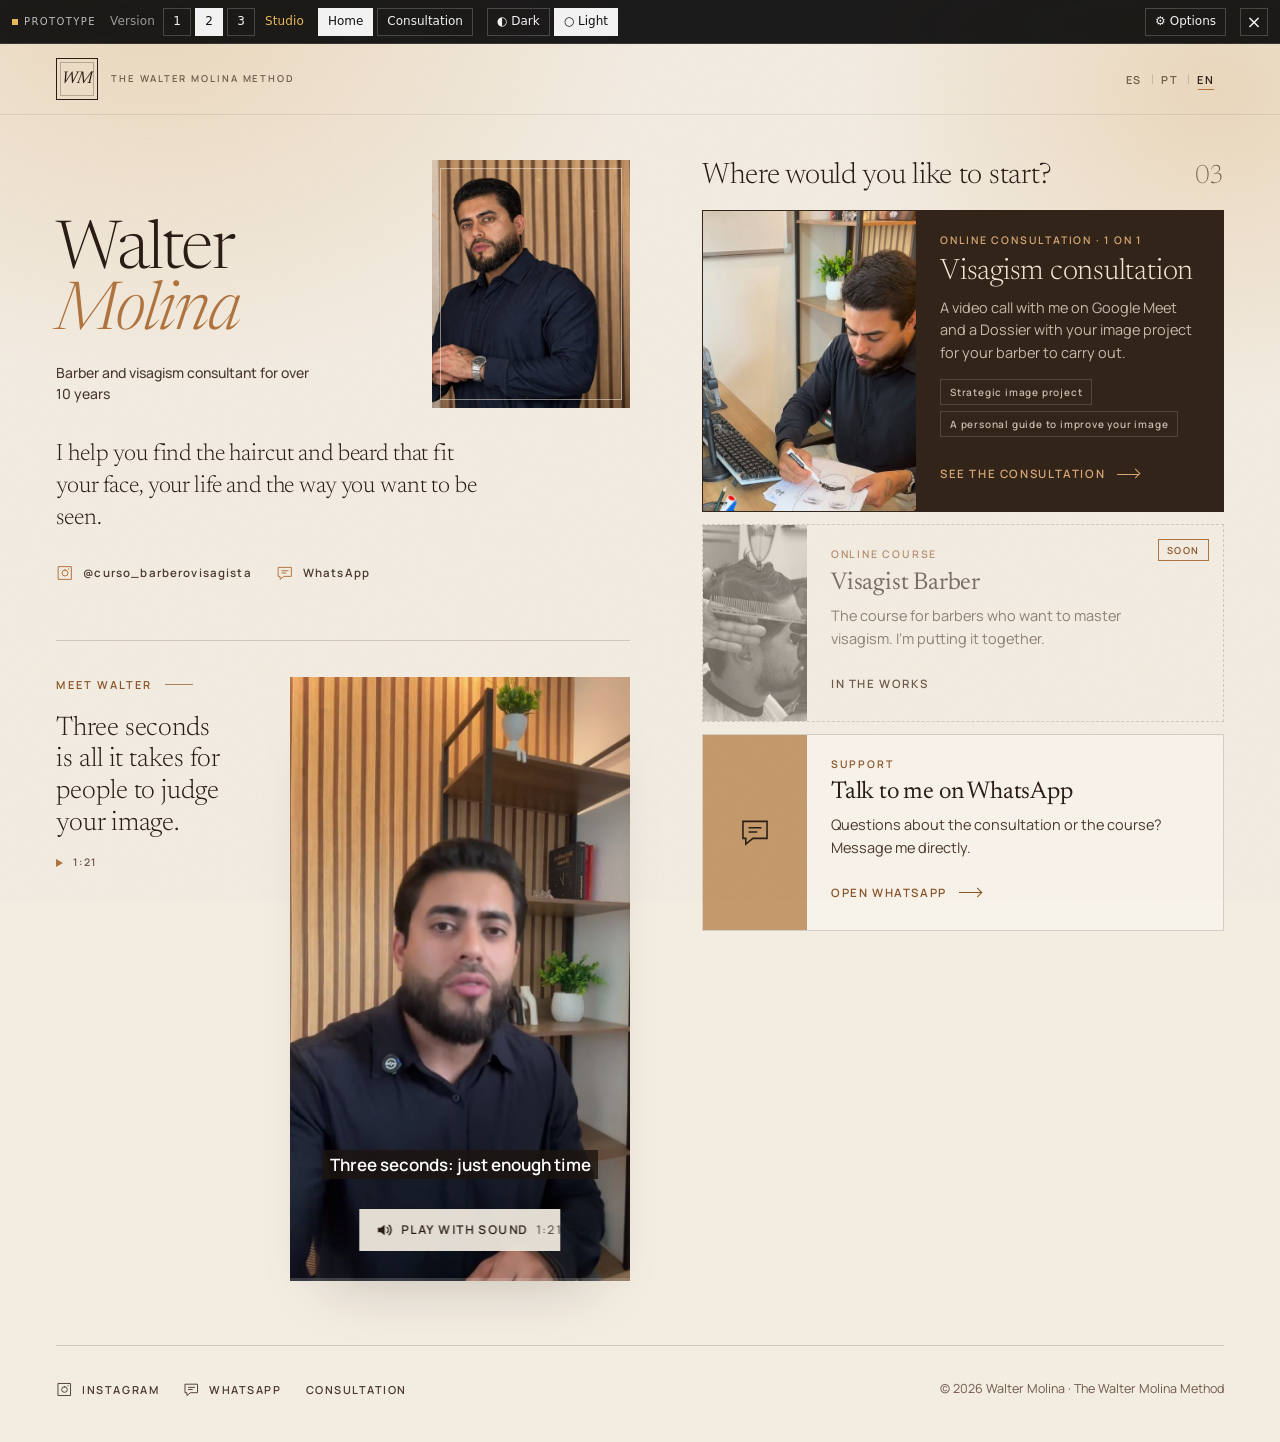
==== commit ac2211b6: "v2 Estudio: sem azul, "Para quién es", 4 tópicos com fotos e antes/depois empilhados - Azul trocado " ====
--- a/v2/index.html
+++ b/v2/index.html
@@ -70,7 +70,7 @@
         </div>
         <figcaption class="ihero__q" data-reveal style="--d:.2s">
           <span class="ihero__mark" aria-hidden="true">“</span>
-          <span class="ihero__t" data-i18n="c_quote">Tu imagen no puede ser una copia. Tiene que ser <em>la tuya</em>.</span>
+          <span class="ihero__t" data-i18n="c_quote">Nunca más vas a tener una <em>segunda</em> oportunidad de causar una buena <em>primera</em> impresión.</span>
           <span class="ihero__by" data-i18n="c_quote_by">Walter Molina</span>
         </figcaption>
       </figure>
@@ -87,7 +87,7 @@
             <span class="icard__label" data-i18n="card1_label">Consultoría online · 1 a 1</span>
             <h3 class="icard__title" data-i18n="card1_title">Consultoría de visagismo</h3>
             <span class="icard__text" data-i18n="card1_text"></span>
-            <span class="icard__meta"><span data-i18n="c_meta2">≈ 30 minutos</span><span data-i18n="c_meta3">Dossier en hasta 7 días hábiles</span></span>
+            <span class="icard__meta"><span data-i18n="c_meta2">Proyecto estratégico de imagen</span><span data-i18n="c_meta3">Guía personalizada para mejorar tu imagen</span></span>
             <span class="icard__cta"><span data-i18n="card1_cta">Conocer la consultoría</span><i class="arr" aria-hidden="true"></i></span>
           </div>
         </a>
@@ -137,6 +137,7 @@
 </footer>
 
 <script src="../assets/js/content.js"></script>
+<script src="textos.js"></script>
 <script src="../assets/js/site.js"></script>
 <script src="../assets/js/wm.js"></script>
 <script src="app.js"></script>
--- a/v2/style.css
+++ b/v2/style.css
@@ -1,6 +1,6 @@
 /* =========================================================================
    V2 · ESTUDIO — Walter Molina
-   Luz de día en el escritorio: papel, roble claro, cobre y la camisa azul.
+   Luz de día en el escritorio: papel, roble claro, cobre y nogal oscuro (sin azul).
    Newsreader (títulos) + Manrope (texto). Líneas rectas: cero border-radius.
    ========================================================================= */
 
@@ -36,12 +36,14 @@
   --shade: rgba(42, 29, 21, .28);
   --glow: rgba(214, 168, 104, .30);
   --hdr-bg: rgba(243, 236, 225, .88);
-  --img: saturate(.94) contrast(1.02);
+  --img: none; /* fotos tal cual, sin lavar */
   --grain: .045;
 
-  /* bloque profundo — la camisa azul marino */
-  --deep: #1b2233;
-  --deep2: #242d43;
+  /* bloque profundo — nogal / espresso (nada de azul en el sitio) */
+  --deep: #241912;
+  --deep2: #33241a;
+  --deep-rgb: 36, 25, 18;
+  --dos: #3a281c; /* Dossier: marrón tabaco con el dorado del sitio */
   --deep-ink: #efe6d6;
   --deep-ink2: rgba(239, 230, 214, .78);
   --deep-muted: rgba(239, 230, 214, .6);
@@ -81,10 +83,12 @@
   --shade: rgba(0, 0, 0, .5);
   --glow: rgba(201, 138, 82, .13);
   --hdr-bg: rgba(28, 20, 16, .88);
-  --img: saturate(.9) brightness(.95);
+  --img: none;
   --grain: .06;
-  --deep: #18202f;
-  --deep2: #20293c;
+  --deep: #120c09;
+  --deep2: #1f1610;
+  --deep-rgb: 18, 12, 9;
+  --dos: #2f2118;
   color-scheme: dark;
 }
 
@@ -119,6 +123,7 @@
   z-index: 70;
   pointer-events: none;
   opacity: var(--grain);
+  mix-blend-mode: multiply;
   background-image: url("data:image/svg+xml,%3Csvg xmlns='http://www.w3.org/2000/svg' width='220' height='220'%3E%3Cfilter id='n'%3E%3CfeTurbulence type='fractalNoise' baseFrequency='.8' numOctaves='2' stitchTiles='stitch'/%3E%3C/filter%3E%3Crect width='100%25' height='100%25' filter='url(%23n)'/%3E%3C/svg%3E");
 }
 
@@ -224,8 +229,8 @@
 }
 .btn:hover { background: var(--btn-h); border-color: var(--btn-h); color: var(--btn-h-ink); }
 .btn--sm { min-height: 44px; padding: 0 18px; font-size: 11.5px; letter-spacing: .14em; }
-.btn--light { background: var(--deep-ink); border-color: var(--deep-ink); color: #1b2233; }
-.btn--light:hover { background: var(--deep-accent); border-color: var(--deep-accent); color: #1b2233; }
+.btn--light { background: var(--deep-ink); border-color: var(--deep-ink); color: #2a1d15; }
+.btn--light:hover { background: var(--deep-accent); border-color: var(--deep-accent); color: #2a1d15; }
 
 .arr { position: relative; flex: none; width: 22px; height: 1px; background: currentColor; transition: width .45s var(--ease); }
 .arr::after {
@@ -359,9 +364,9 @@
 .js [data-reveal="line"].is-in { transform: scaleX(1); }
 
 /* filas horizontales: la fila se revela y sus piezas entran escalonadas (las de fuera de pantalla no quedan ocultas) */
-.js .res__track[data-reveal], .js .dep__grid[data-reveal] { opacity: 1; transform: none; }
-.js .res__track .bac, .js .dep__grid .dq { opacity: 0; translate: 0 26px; transition: opacity 1s var(--ease), translate 1.2s var(--ease); transition-delay: calc(var(--k, 0) * 90ms); }
-.js .res__track.is-in .bac, .js .dep__grid.is-in .dq { opacity: 1; translate: 0 0; }
+.js .dep__grid[data-reveal] { opacity: 1; transform: none; }
+.js .dep__grid .dq { opacity: 0; translate: 0 26px; transition: opacity 1s var(--ease), translate 1.2s var(--ease); transition-delay: calc(var(--k, 0) * 90ms); }
+.js .dep__grid.is-in .dq { opacity: 1; translate: 0 0; }
 
 .reduce-motion *, .reduce-motion *::before, .reduce-motion *::after {
   transition-duration: .01ms !important;
@@ -607,6 +612,24 @@
 .quote__rule { width: 120px; margin: 0 auto 28px; background: var(--accent); }
 
 /* =========================================================================
+   PARA QUIÉN ES
+   ========================================================================= */
+.pq { padding: var(--sec) 0 calc(var(--sec) * .8); }
+.pq__head { display: grid; justify-items: center; text-align: center; margin-bottom: clamp(32px, 5vh, 56px); }
+.pq__head .h2 { max-width: 17em; text-wrap: balance; }
+.pq__head .h2 em { color: var(--accent); }
+.pq__list { display: grid; grid-template-columns: repeat(4, minmax(0, 1fr)); border-top: 1px solid var(--line); border-bottom: 1px solid var(--line); }
+.pq__list li { display: grid; align-content: start; gap: 10px; padding: 28px 26px 30px; }
+.pq__list li + li { border-left: 1px solid var(--line); }
+.pq__list li:first-child { padding-left: 0; }
+.pq__list li:last-child { padding-right: 0; }
+.pq__n { font: italic 300 1.2rem/1 var(--serif); color: var(--accent); }
+.pq__list h3 { font: 400 clamp(1.2rem, 1.5vw, 1.4rem)/1.22 var(--serif); letter-spacing: -.005em; }
+.pq__list p { font-size: 14.5px; line-height: 1.6; color: var(--ink2); }
+.pq__close { max-width: 34em; margin: clamp(32px, 5vh, 52px) auto 0; text-align: center; font: 300 clamp(1.3rem, 2vw, 1.8rem)/1.35 var(--serif); letter-spacing: -.006em; text-wrap: balance; }
+.pq__close em { color: var(--accent); }
+
+/* =========================================================================
    LA SESIÓN — imagen sticky + texto que corre
    ========================================================================= */
 .sess { padding: var(--sec) 0; position: relative; }
@@ -640,7 +663,19 @@
   filter: var(--img);
   transition: opacity 1.1s var(--ease), scale 2s var(--ease);
 }
-.sess__frame img.is-on { opacity: 1; scale: 1; }
+.sess__frame > * { object-position: var(--pos, 50% 50%); }
+.sess__frame img.is-on, .sess__frame .shot.is-on { opacity: 1; scale: 1; }
+.sess__frame .shot { position: absolute; inset: 0; opacity: 0; scale: 1.07; transition: opacity 1.1s var(--ease), scale 2s var(--ease); }
+.sess__frame .shot img { opacity: 1; scale: 1; transition: none; object-position: 50% 50%; } /* centrada: igual que las líneas (xMidYMid slice) */
+/* líneas de cálculo: pocas y sutiles (contorno del cabello + mandíbula) */
+.guides { position: absolute; inset: 0; width: 100%; height: 100%; fill: none; stroke: #f6e2bd; stroke-width: .85; stroke-linecap: round; filter: drop-shadow(0 0 2px rgba(42, 29, 21, .55)); }
+.guides path { stroke-dasharray: 1; stroke-dashoffset: 1; transition: stroke-dashoffset 1.6s var(--ease-io) .5s; }
+.guides .g { stroke-dasharray: .012 .02; stroke-dashoffset: 0; opacity: 0; transition: opacity .8s ease 1.6s; }
+.guides circle { fill: #f6e2bd; stroke: none; opacity: 0; transition: opacity .6s ease 1.7s; }
+.shot.is-on .guides path { stroke-dashoffset: 0; }
+.shot.is-on .guides .g { opacity: .8; }
+.shot.is-on .guides circle { opacity: 1; }
+html.reduce-motion .guides path { transition: none; }
 .sess__frame::after { content: ""; position: absolute; inset: 14px; border: 1px solid rgba(255, 246, 236, .45); pointer-events: none; }
 .sess__now { display: none; }
 .sess__count { display: flex; align-items: baseline; justify-content: space-between; gap: 16px; padding-top: 14px; color: var(--muted); font: 600 10.5px/1.3 var(--sans); letter-spacing: .18em; text-transform: uppercase; }
@@ -673,7 +708,7 @@
 .item p { margin-top: 7px; color: var(--ink2); font-size: 15px; line-height: 1.6; max-width: 48ch; }
 
 /* =========================================================================
-   BLOQUE AZUL (Dossier + cierre)
+   BLOQUE PROFUNDO — nogal (Dossier + cierre)
    ========================================================================= */
 .deep {
   background: var(--deep);
@@ -698,7 +733,7 @@
   pointer-events: none;
 }
 
-.dos { padding: var(--sec) 0; }
+.dos { padding: var(--sec) 0; background: var(--dos); }
 .dos__grid { display: grid; grid-template-columns: minmax(0, 1fr) minmax(0, 1fr); gap: clamp(40px, 7vw, 120px); align-items: center; }
 .dos__txt .lead { margin-top: 22px; }
 .dlist { margin-top: 32px; border-top: 1px solid var(--line); }
@@ -765,60 +800,23 @@
    RESULTADOS — fila horizontal con scroll-snap
    ========================================================================= */
 .res { padding: var(--sec) 0; position: relative; }
-.res__grid {
-  display: grid;
-  grid-template-columns:
-    minmax(var(--pad), 1fr)
-    minmax(0, calc(var(--max) * .3))
-    minmax(0, calc(var(--max) * .7))
-    minmax(var(--pad), 1fr);
-  align-items: start;
-}
-.res__head { grid-column: 2; grid-row: 1 / 3; padding-right: clamp(24px, 3.4vw, 60px); display: grid; align-content: start; }
-.res__head .lead { margin-top: 20px; font-size: 15.5px; }
-.res__nav { display: flex; align-items: center; gap: 8px; margin-top: 32px; }
-.sq {
-  display: grid;
-  place-items: center;
-  width: 52px;
-  height: 52px;
-  padding: 0;
-  background: transparent;
-  border: 1px solid var(--line);
-  color: var(--ink);
-  cursor: pointer;
-  transition: background-color .35s, color .35s, border-color .35s, opacity .35s;
-}
-.sq:hover:not(:disabled) { background: var(--ink); border-color: var(--ink); color: var(--bg); }
-.sq:disabled { opacity: .35; cursor: default; }
-.sq .ico { width: 18px; height: 18px; }
-.res__count { margin-left: 14px; font-size: 13px; color: var(--muted); letter-spacing: .08em; }
-.res__count .num { font-size: 30px; color: var(--ink); margin-right: 4px; }
+.res__grid { width: min(var(--max), 100% - 2 * var(--pad)); margin-inline: auto; }
+.res__head { display: grid; grid-template-columns: minmax(0, 1fr) minmax(0, 1fr); align-items: end; gap: 12px clamp(32px, 6vw, 104px); margin-bottom: clamp(32px, 5vh, 52px); }
+.res__head .kicker, .res__head .h2 { grid-column: 1; }
+.res__head .lead { grid-column: 2; grid-row: 2; font-size: 15.5px; }
+.res__head .hint { grid-column: 2; grid-row: 3; }
 html:not([data-bamode="comparar"]) .res__head .hint { display: none; }
-.hint { display: inline-flex; align-items: center; gap: 10px; margin-top: 18px; font: 600 10.5px/1.3 var(--sans); letter-spacing: .16em; text-transform: uppercase; color: var(--muted); }
-
-.res__track {
-  grid-column: 3 / 5;
-  display: flex;
-  gap: 14px;
-  overflow-x: auto;
-  overscroll-behavior-x: contain;
-  scroll-snap-type: x mandatory;
-  scroll-padding-inline: 0 var(--pad);
-  padding: 0 var(--pad) 4px 0;
-  scrollbar-width: none;
-}
-.res__track::-webkit-scrollbar { display: none; }
-.res__track:focus-visible { outline-offset: 6px; }
-.bac { flex: 0 0 auto; width: clamp(232px, 19.6vw, 284px); scroll-snap-align: start; }
+.hint { display: inline-flex; align-items: center; gap: 10px; margin-top: 4px; font: 600 10.5px/1.3 var(--sans); letter-spacing: .16em; text-transform: uppercase; color: var(--muted); }
+
+.res__list { display: grid; grid-template-columns: repeat(5, minmax(0, 1fr)); gap: clamp(12px, 1.4vw, 20px); }
 .bac .ba { aspect-ratio: 9 / 16; background: var(--bg3); }
-.res__track [data-ba] { touch-action: pan-y; }
-html[data-bamode="tocar"] .res__track [data-ba], html[data-bamode="scroll"] .res__track [data-ba] { touch-action: pan-x pan-y; }
-.res__track [data-ba] img { filter: var(--img); }
+/* sólo el tirador se arrastra de lado; la página sigue bajando normal */
+.res__list [data-ba] { touch-action: pan-y; }
+/* antes apenas más lavado, después apenas más vivo (que no se note) */
+.res__list .ba__before img { filter: saturate(.9) brightness(1.02); }
+.res__list .ba__img--after { filter: saturate(1.12) contrast(1.03); }
 .bac figcaption { display: flex; align-items: baseline; gap: 12px; padding-top: 12px; font: 500 14px/1.35 var(--sans); color: var(--ink2); }
 .bac figcaption .num { font-size: 26px; line-height: 1; color: var(--accent); }
-.res__bar { grid-column: 3; position: relative; height: 1px; margin-top: 26px; background: var(--line); }
-.res__bar i { position: absolute; top: -1px; height: 3px; left: var(--rl, 0%); width: var(--rw, 30%); background: var(--accent); transition: left .2s linear, width .2s linear; }
 
 /* antes / después (pisa wm-base) */
 /* los rótulos viven en su capa: "Antes" dentro de .ba__before (se recorta con ella) y "Después" debajo de ella */
@@ -898,9 +896,11 @@
    QUIÉN SOY
    ========================================================================= */
 .about { padding: var(--sec) 0; background: var(--bg2); border-top: 1px solid var(--line2); }
-.about__grid { display: grid; grid-template-columns: minmax(0, 5fr) minmax(0, 6fr); gap: clamp(36px, 7vw, 124px); align-items: center; }
+.about__grid { display: grid; grid-template-columns: minmax(0, 6fr) minmax(0, 5fr); gap: clamp(36px, 7vw, 124px); align-items: center; }
+.about__ph { grid-column: 2; grid-row: 1; }
+.about__txt { grid-column: 1; grid-row: 1; }
 .about__ph { position: relative; height: min(660px, 74svh); }
-.about__ph::before { content: ""; position: absolute; inset: -14px 14px 14px -14px; border: 1px solid var(--line); pointer-events: none; }
+.about__ph::before { content: ""; position: absolute; inset: -14px -14px 14px 14px; border: 1px solid var(--line); pointer-events: none; }
 .about__frame { position: absolute; inset: 0; overflow: hidden; background: var(--bg3); translate: 0 calc((var(--v, .5) - .5) * -36px); }
 .about__frame img { position: absolute; inset: 0; width: 100%; height: 100%; object-fit: cover; filter: var(--img); }
 .about__cap { position: absolute; left: 0; right: 0; bottom: 0; display: flex; justify-content: space-between; gap: 12px; padding: 14px 18px; background: linear-gradient(0deg, rgba(28, 20, 16, .6), transparent); color: #f3ece1; font: 600 9.5px/1.3 var(--sans); letter-spacing: .2em; text-transform: uppercase; }
@@ -916,7 +916,7 @@
 .about__q p { font: italic 300 clamp(1.3rem, 1.9vw, 1.7rem)/1.35 var(--serif); }
 
 /* =========================================================================
-   CIERRE (azul) + pasos
+   CIERRE (espresso) + pasos
    ========================================================================= */
 .fin { padding: var(--sec) 0; }
 .fin__ph { position: absolute; top: 0; right: 0; bottom: 0; height: 100%; width: auto; aspect-ratio: 4 / 5; max-width: 50%; z-index: -1; overflow: hidden; }
@@ -926,8 +926,8 @@
   position: absolute;
   inset: 0;
   background:
-    linear-gradient(90deg, var(--deep) 0%, rgba(27, 34, 51, .55) 34%, rgba(27, 34, 51, .05) 72%),
-    linear-gradient(0deg, rgba(27, 34, 51, .5), transparent 40%);
+    linear-gradient(90deg, var(--deep) 0%, rgba(var(--deep-rgb), .55) 34%, rgba(var(--deep-rgb), .05) 72%),
+    linear-gradient(0deg, rgba(var(--deep-rgb), .5), transparent 40%);
 }
 .fin__grid { display: grid; grid-template-columns: minmax(0, 7fr) minmax(0, 5fr); }
 .fin__txt, .steps { grid-column: 1; }
@@ -983,11 +983,11 @@
 .in__right { align-self: stretch; }
 .in__cards { position: sticky; top: calc(var(--wm-bar, 0px) + 28px); }
 
-.ident { display: grid; grid-template-columns: clamp(150px, 15.5vw, 228px) minmax(0, 1fr); gap: 0 clamp(20px, 2.6vw, 40px); align-items: end; }
-.ident__ph { position: relative; aspect-ratio: 4 / 5; overflow: hidden; background: var(--bg3); }
+.ident { display: grid; grid-template-columns: minmax(0, 1fr) clamp(150px, 15.5vw, 228px); gap: 0 clamp(20px, 2.6vw, 40px); align-items: end; }
+.ident__ph { grid-column: 2; grid-row: 1; position: relative; aspect-ratio: 4 / 5; overflow: hidden; background: var(--bg3); }
 .ident__ph img { width: 100%; height: 100%; object-fit: cover; filter: var(--img); }
 .ident__ph::after { content: ""; position: absolute; inset: 8px; border: 1px solid rgba(255, 246, 236, .5); pointer-events: none; }
-.ident__txt { padding-bottom: 4px; }
+.ident__txt { grid-column: 1; grid-row: 1; padding-bottom: 4px; }
 .ident__name { font: 300 clamp(2.7rem, 5.2vw, 5rem)/.92 var(--serif); letter-spacing: -.026em; }
 .ident__name em { display: block; color: var(--accent); }
 .ident__role { margin-top: 18px; max-width: 30ch; font: 500 14px/1.5 var(--sans); color: var(--ink2); }
@@ -1036,7 +1036,7 @@
 .icard__text { font-size: 14.5px; line-height: 1.58; color: var(--ink2); }
 .icard__cta { display: inline-flex; align-items: center; gap: 12px; min-height: 44px; margin-top: auto; padding-top: 6px; font: 600 11.5px/1.2 var(--sans); letter-spacing: .14em; text-transform: uppercase; }
 
-.icard--main { grid-template-columns: minmax(0, .82fr) minmax(0, 1.18fr); background: var(--deep); border-color: var(--deep); color: var(--deep-ink); --ink2: var(--deep-ink2); --accent-txt: var(--deep-accent); --line: var(--deep-line); }
+.icard--main { grid-template-columns: minmax(0, .82fr) minmax(0, 1.18fr); background: var(--deep2); border-color: var(--deep2); color: var(--deep-ink); --ink2: var(--deep-ink2); --accent-txt: var(--deep-accent); --line: var(--deep-line); }
 .icard--main:hover { border-color: var(--deep-accent); }
 .icard--main .icard__ph { min-height: 300px; }
 .icard--main .icard__ph img { filter: var(--img); }
@@ -1101,6 +1101,11 @@
 }
 
 @media (max-width: 1100px) {
+  .res__list { grid-template-columns: repeat(3, minmax(0, 1fr)); }
+  .pq__list { grid-template-columns: repeat(2, minmax(0, 1fr)); }
+  .pq__list li:nth-child(odd) { padding-left: 0; border-left: 0; }
+  .pq__list li:nth-child(even) { padding-right: 0; }
+  .pq__list li:nth-child(n+3) { border-top: 1px solid var(--line); }
   .dep__head { grid-template-columns: 1fr; }
   .dep__grid { grid-template-columns: 1fr; }
   .dq, .dq:first-child, .dq:last-child { padding: 24px 0; }
@@ -1175,20 +1180,22 @@
   .sheet { padding: 24px 22px 20px; }
   .sheet__title { font-size: 38px; }
 
-  .res__grid { grid-template-columns: var(--pad) minmax(0, 1fr) var(--pad); }
-  .res__head { grid-column: 2; grid-row: 1; padding: 0 0 28px; }
-  .res__nav { margin-top: 22px; }
-  .res__track { grid-column: 1 / -1; grid-row: 2; padding: 0 var(--pad) 4px; scroll-padding-inline: var(--pad); }
-  .bac { width: min(66vw, 300px); }
-  .res__bar { grid-column: 2; grid-row: 3; }
+  .res__head { grid-template-columns: 1fr; justify-items: center; text-align: center; gap: 0; }
+  .res__head .kicker, .res__head .h2, .res__head .lead, .res__head .hint { grid-column: 1; grid-row: auto; }
+  .res__head .lead { margin: 16px auto 0; }
+  .res__head .hint { margin-top: 16px; }
+  .res__list { grid-template-columns: minmax(0, 1fr); gap: 34px; width: min(100%, 420px); margin-inline: auto; }
+  .bac .ba { aspect-ratio: 4 / 5; }
+  .bac figcaption { justify-content: center; }
 
   .gain__grid { grid-template-columns: 1fr; gap: 40px; }
   .about__grid { grid-template-columns: 1fr; gap: 44px; }
-  .about__ph { height: auto; aspect-ratio: 4 / 4.4; margin: 0 14px 0 0; }
+  .about__ph, .about__txt { grid-column: 1; grid-row: auto; }
+  .about__ph { height: auto; aspect-ratio: 4 / 4.4; margin: 0 0 0 14px; }
 
   .fin { padding-top: 0; }
   .fin__ph { position: relative; top: auto; right: auto; bottom: auto; width: min(76%, 340px); height: auto; max-width: none; aspect-ratio: 4 / 5; margin: 0 0 -76px auto; z-index: 0; }
-  .fin__ph::after { background: linear-gradient(0deg, var(--deep) 3%, rgba(27, 34, 51, 0) 48%), linear-gradient(90deg, var(--deep) 0%, rgba(27, 34, 51, 0) 38%); }
+  .fin__ph::after { background: linear-gradient(0deg, var(--deep) 3%, rgba(var(--deep-rgb), 0) 48%), linear-gradient(90deg, var(--deep) 0%, rgba(var(--deep-rgb), 0) 38%); }
   .fin__grid { grid-template-columns: 1fr; position: relative; }
 
   .ftr__in { grid-template-columns: 1fr; justify-items: start; }
@@ -1196,6 +1203,10 @@
 }
 
 @media (max-width: 640px) {
+  .pq__list { grid-template-columns: 1fr; }
+  .pq__list li, .pq__list li + li, .pq__list li:nth-child(n) { grid-template-columns: 44px minmax(0, 1fr); gap: 4px 0; padding: 20px 0; border-left: 0; }
+  .pq__list li + li { border-top: 1px solid var(--line); }
+  .pq__n { grid-row: span 2; padding-top: 4px; }
   .gains { grid-template-columns: 1fr; }
   .gains li, .gains li:nth-child(even) { padding: 20px 0 22px; border-left: 0; grid-template-columns: 56px minmax(0, 1fr); gap: 0; align-items: baseline; }
   .steps ol { grid-template-columns: 1fr; }
@@ -1222,7 +1233,7 @@
   .strip__t { flex-basis: 100%; order: 2; }
   .strip .link { order: 3; }
 
-  .ident { grid-template-columns: 112px minmax(0, 1fr); gap: 0 18px; }
+  .ident { grid-template-columns: minmax(0, 1fr) 112px; gap: 0 18px; }
   .ident__name { font-size: clamp(2.5rem, 12vw, 3rem); }
   .ident__role { margin-top: 10px; font-size: 13px; }
   .ivid { grid-template-columns: 1fr; }
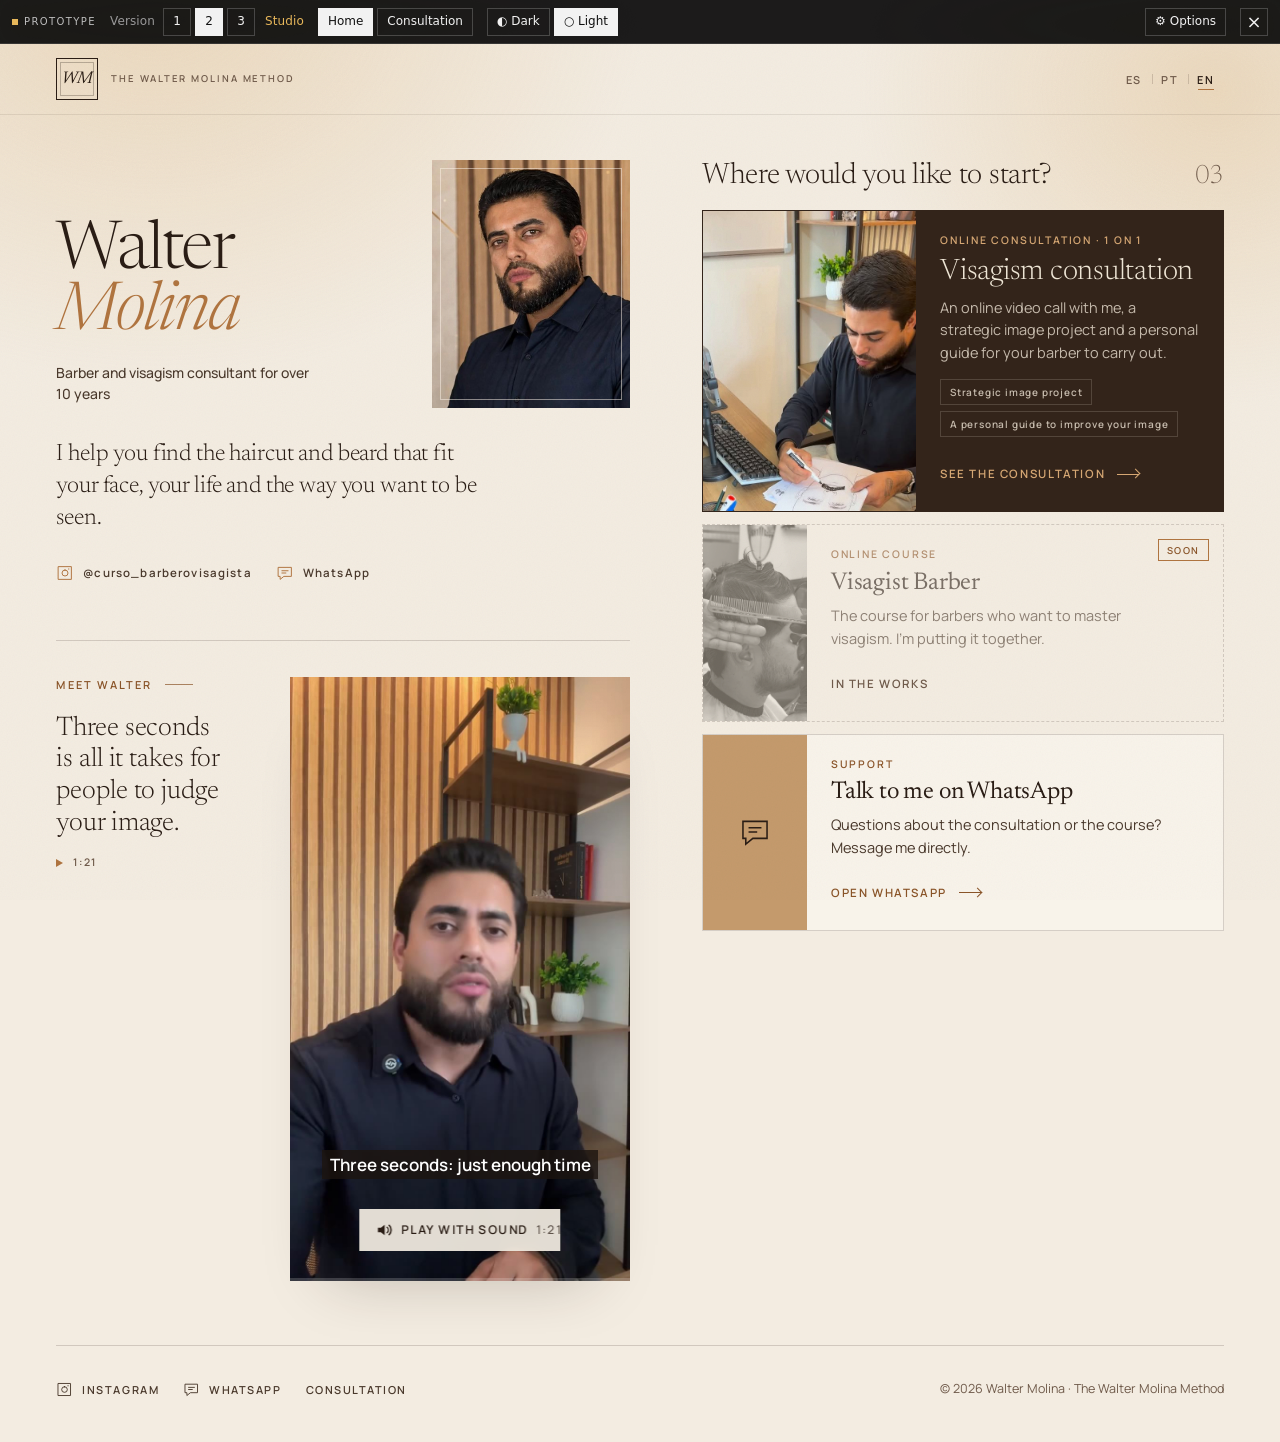
==== commit eaa9c311: "v2 início: foto do Walter centralizada e textos sem Google Meet - Início: foto do Walter recortada c" ====
--- a/v2/index.html
+++ b/v2/index.html
@@ -42,7 +42,7 @@
     <div class="in__left">
       <section class="ident" aria-labelledby="in-name">
         <figure class="ident__ph" data-reveal="img">
-          <img src="../assets/img/walter-wood.jpg" alt="Walter Molina" data-i18n-attr="alt:brand" width="1070" height="1120" fetchpriority="high">
+          <img src="../assets/img/walter-wood-centro.jpg" alt="Walter Molina" data-i18n-attr="alt:brand" width="588" height="1120" fetchpriority="high" data-focus="off">
         </figure>
         <div class="ident__txt">
           <h1 class="ident__name" id="in-name" data-reveal style="--d:.15s">Walter <em>Molina</em></h1>
--- a/v2/style.css
+++ b/v2/style.css
@@ -592,22 +592,36 @@
 }
 
 /* ------------------------------------------------------------- cita */
-.quote { position: relative; padding: clamp(48px, 6vw, 88px) 0; background: var(--bg2); border-block: 1px solid var(--line2); text-align: center; }
-.quote__in { width: min(1000px, 100% - 2 * var(--pad)); margin-inline: auto; display: grid; justify-items: center; }
+.quote { position: relative; overflow: hidden; isolation: isolate; padding: clamp(64px, 8vw, 120px) 0; background: var(--bg2); border-block: 1px solid var(--line2); }
+.quote__in { width: min(var(--max), 100% - 2 * var(--pad)); margin-inline: auto; display: grid; justify-items: start; }
+.quote__in > * { max-width: min(660px, 58%); }
+/* Walter grande a la derecha, "desvaneciéndose" en el fondo: como si la frase la dijera él */
+.quote__ph { position: absolute; top: 0; right: 0; bottom: 0; width: min(52%, 720px); z-index: -1; overflow: hidden; }
+.quote__ph img { position: absolute; inset: 0; width: 100%; height: 100%; object-fit: cover; object-position: 50% 30%; translate: 0 calc((var(--v, .5) - .5) * -30px); scale: 1.06; }
+.quote__ph::after {
+  content: "";
+  position: absolute;
+  inset: 0;
+  background:
+    linear-gradient(90deg, var(--bg2) 0%, color-mix(in srgb, var(--bg2) 70%, transparent) 30%, transparent 72%),
+    linear-gradient(0deg, var(--bg2) 0%, transparent 28%),
+    linear-gradient(180deg, var(--bg2) 0%, transparent 18%);
+}
 .quote__mark { font: 300 88px/.5 var(--serif); color: var(--accent); height: 34px; margin-bottom: 18px; }
-.quote__q p { font: 300 clamp(1.75rem, 3.6vw, 3.3rem)/1.14 var(--serif); letter-spacing: -.012em; text-wrap: balance; }
+.quote__q p { font: 300 clamp(1.75rem, 3.4vw, 3.2rem)/1.14 var(--serif); letter-spacing: -.012em; text-wrap: balance; }
 .quote__q em { color: var(--accent); }
 .quote__by {
   display: inline-flex;
   align-items: center;
   gap: 14px;
   margin-top: 30px;
+  padding-left: 18px;
+  border-left: 1px solid var(--accent);
   font: 600 11px/1.3 var(--sans);
   letter-spacing: .18em;
   text-transform: uppercase;
   color: var(--muted);
 }
-.quote__by img { width: 44px; height: 55px; object-fit: cover; filter: var(--img); }
 .quote__by b { color: var(--ink); font-weight: 600; }
 .quote__rule { width: 120px; margin: 0 auto 28px; background: var(--accent); }
 
@@ -668,14 +682,12 @@
 .sess__frame .shot { position: absolute; inset: 0; opacity: 0; scale: 1.07; transition: opacity 1.1s var(--ease), scale 2s var(--ease); }
 .sess__frame .shot img { opacity: 1; scale: 1; transition: none; object-position: 50% 50%; } /* centrada: igual que las líneas (xMidYMid slice) */
 /* líneas de cálculo: pocas y sutiles (contorno del cabello + mandíbula) */
-.guides { position: absolute; inset: 0; width: 100%; height: 100%; fill: none; stroke: #f6e2bd; stroke-width: .85; stroke-linecap: round; filter: drop-shadow(0 0 2px rgba(42, 29, 21, .55)); }
-.guides path { stroke-dasharray: 1; stroke-dashoffset: 1; transition: stroke-dashoffset 1.6s var(--ease-io) .5s; }
-.guides .g { stroke-dasharray: .012 .02; stroke-dashoffset: 0; opacity: 0; transition: opacity .8s ease 1.6s; }
-.guides circle { fill: #f6e2bd; stroke: none; opacity: 0; transition: opacity .6s ease 1.7s; }
-.shot.is-on .guides path { stroke-dashoffset: 0; }
-.shot.is-on .guides .g { opacity: .8; }
-.shot.is-on .guides circle { opacity: 1; }
-html.reduce-motion .guides path { transition: none; }
+.guides { position: absolute; inset: 0; width: 100%; height: 100%; fill: none; stroke: #f6e2bd; stroke-width: 1.2; stroke-linecap: round; filter: drop-shadow(0 0 2px rgba(42, 29, 21, .6)); clip-path: inset(0 0 100% 0); transition: clip-path 1.8s var(--ease-io) .4s; }
+.guides path { vector-effect: non-scaling-stroke; }
+.guides .g { stroke-width: 1; stroke-dasharray: 3 4; opacity: .75; }
+.guides circle { fill: #f6e2bd; stroke: none; }
+.shot.is-on .guides { clip-path: inset(0); }
+html.reduce-motion .guides { transition: none; }
 .sess__frame::after { content: ""; position: absolute; inset: 14px; border: 1px solid rgba(255, 246, 236, .45); pointer-events: none; }
 .sess__now { display: none; }
 .sess__count { display: flex; align-items: baseline; justify-content: space-between; gap: 16px; padding-top: 14px; color: var(--muted); font: 600 10.5px/1.3 var(--sans); letter-spacing: .18em; text-transform: uppercase; }
@@ -703,6 +715,12 @@
   transition: transform 1.2s var(--ease-io);
 }
 .item.is-active::after { transform: scaleX(1); }
+@media (min-width: 861px) {
+  /* cada paso ocupa media pantalla: la foto sticky se queda quieta mientras pasan los 4 */
+  .item { min-height: max(180px, calc((100svh - var(--top)) * .42)); align-content: start; }
+  .items { padding-bottom: calc((100svh - var(--top)) * .18); }
+  .sess__media { top: calc(var(--top) + (100svh - var(--top) - min(700px, calc(100svh - var(--top) - 60px))) / 2); }
+}
 .item__n { font: 200 clamp(38px, 3.8vw, 58px)/.86 var(--serif); font-variant-numeric: lining-nums; color: var(--muted); opacity: .7; transition: color .6s, opacity .6s; }
 .item.is-active .item__n { color: var(--accent); opacity: 1; }
 .item p { margin-top: 7px; color: var(--ink2); font-size: 15px; line-height: 1.6; max-width: 48ch; }
@@ -808,15 +826,13 @@
 html:not([data-bamode="comparar"]) .res__head .hint { display: none; }
 .hint { display: inline-flex; align-items: center; gap: 10px; margin-top: 4px; font: 600 10.5px/1.3 var(--sans); letter-spacing: .16em; text-transform: uppercase; color: var(--muted); }
 
-.res__list { display: grid; grid-template-columns: repeat(5, minmax(0, 1fr)); gap: clamp(12px, 1.4vw, 20px); }
+.res__list { display: grid; grid-template-columns: repeat(4, minmax(0, 1fr)); gap: clamp(12px, 1.4vw, 20px); }
 .bac .ba { aspect-ratio: 9 / 16; background: var(--bg3); }
 /* sólo el tirador se arrastra de lado; la página sigue bajando normal */
 .res__list [data-ba] { touch-action: pan-y; }
 /* antes apenas más lavado, después apenas más vivo (que no se note) */
 .res__list .ba__before img { filter: saturate(.9) brightness(1.02); }
 .res__list .ba__img--after { filter: saturate(1.12) contrast(1.03); }
-.bac figcaption { display: flex; align-items: baseline; gap: 12px; padding-top: 12px; font: 500 14px/1.35 var(--sans); color: var(--ink2); }
-.bac figcaption .num { font-size: 26px; line-height: 1; color: var(--accent); }
 
 /* antes / después (pisa wm-base) */
 /* los rótulos viven en su capa: "Antes" dentro de .ba__before (se recorta con ella) y "Después" debajo de ella */
@@ -902,7 +918,7 @@
 .about__ph { position: relative; height: min(660px, 74svh); }
 .about__ph::before { content: ""; position: absolute; inset: -14px -14px 14px 14px; border: 1px solid var(--line); pointer-events: none; }
 .about__frame { position: absolute; inset: 0; overflow: hidden; background: var(--bg3); translate: 0 calc((var(--v, .5) - .5) * -36px); }
-.about__frame img { position: absolute; inset: 0; width: 100%; height: 100%; object-fit: cover; filter: var(--img); }
+.about__frame img { position: absolute; inset: 0; width: 100%; height: 100%; object-fit: cover; object-position: 50% 18%; filter: var(--img); }
 .about__cap { position: absolute; left: 0; right: 0; bottom: 0; display: flex; justify-content: space-between; gap: 12px; padding: 14px 18px; background: linear-gradient(0deg, rgba(28, 20, 16, .6), transparent); color: #f3ece1; font: 600 9.5px/1.3 var(--sans); letter-spacing: .2em; text-transform: uppercase; }
 .about__name { font-size: clamp(2.8rem, 5.4vw, 5.2rem); }
 .about__role { margin: 16px 0 22px; font: 600 11.5px/1.5 var(--sans); letter-spacing: .15em; text-transform: uppercase; color: var(--accent-txt); }
@@ -985,7 +1001,7 @@
 
 .ident { display: grid; grid-template-columns: minmax(0, 1fr) clamp(150px, 15.5vw, 228px); gap: 0 clamp(20px, 2.6vw, 40px); align-items: end; }
 .ident__ph { grid-column: 2; grid-row: 1; position: relative; aspect-ratio: 4 / 5; overflow: hidden; background: var(--bg3); }
-.ident__ph img { width: 100%; height: 100%; object-fit: cover; filter: var(--img); }
+.ident__ph img { width: 100%; height: 100%; object-fit: cover; object-position: 50% 14%; filter: var(--img); }
 .ident__ph::after { content: ""; position: absolute; inset: 8px; border: 1px solid rgba(255, 246, 236, .5); pointer-events: none; }
 .ident__txt { grid-column: 1; grid-row: 1; padding-bottom: 4px; }
 .ident__name { font: 300 clamp(2.7rem, 5.2vw, 5rem)/.92 var(--serif); letter-spacing: -.026em; }
@@ -1101,7 +1117,7 @@
 }
 
 @media (max-width: 1100px) {
-  .res__list { grid-template-columns: repeat(3, minmax(0, 1fr)); }
+  .res__list { grid-template-columns: repeat(2, minmax(0, 1fr)); width: min(100%, 760px); margin-inline: auto; }
   .pq__list { grid-template-columns: repeat(2, minmax(0, 1fr)); }
   .pq__list li:nth-child(odd) { padding-left: 0; border-left: 0; }
   .pq__list li:nth-child(even) { padding-right: 0; }
@@ -1186,13 +1202,16 @@
   .res__head .hint { margin-top: 16px; }
   .res__list { grid-template-columns: minmax(0, 1fr); gap: 34px; width: min(100%, 420px); margin-inline: auto; }
   .bac .ba { aspect-ratio: 4 / 5; }
-  .bac figcaption { justify-content: center; }
 
   .gain__grid { grid-template-columns: 1fr; gap: 40px; }
   .about__grid { grid-template-columns: 1fr; gap: 44px; }
   .about__ph, .about__txt { grid-column: 1; grid-row: auto; }
   .about__ph { height: auto; aspect-ratio: 4 / 4.4; margin: 0 0 0 14px; }
 
+  .quote { padding: 0 0 56px; }
+  .quote__ph { position: relative; width: min(78%, 360px); height: auto; aspect-ratio: 4 / 5; margin: 0 0 -96px auto; z-index: -1; }
+  .quote__ph::after { background: linear-gradient(0deg, var(--bg2) 6%, transparent 55%), linear-gradient(90deg, var(--bg2) 0%, transparent 45%), linear-gradient(180deg, var(--bg2) 0%, transparent 16%); }
+  .quote__in > * { max-width: none; }
   .fin { padding-top: 0; }
   .fin__ph { position: relative; top: auto; right: auto; bottom: auto; width: min(76%, 340px); height: auto; max-width: none; aspect-ratio: 4 / 5; margin: 0 0 -76px auto; z-index: 0; }
   .fin__ph::after { background: linear-gradient(0deg, var(--deep) 3%, rgba(var(--deep-rgb), 0) 48%), linear-gradient(90deg, var(--deep) 0%, rgba(var(--deep-rgb), 0) 38%); }
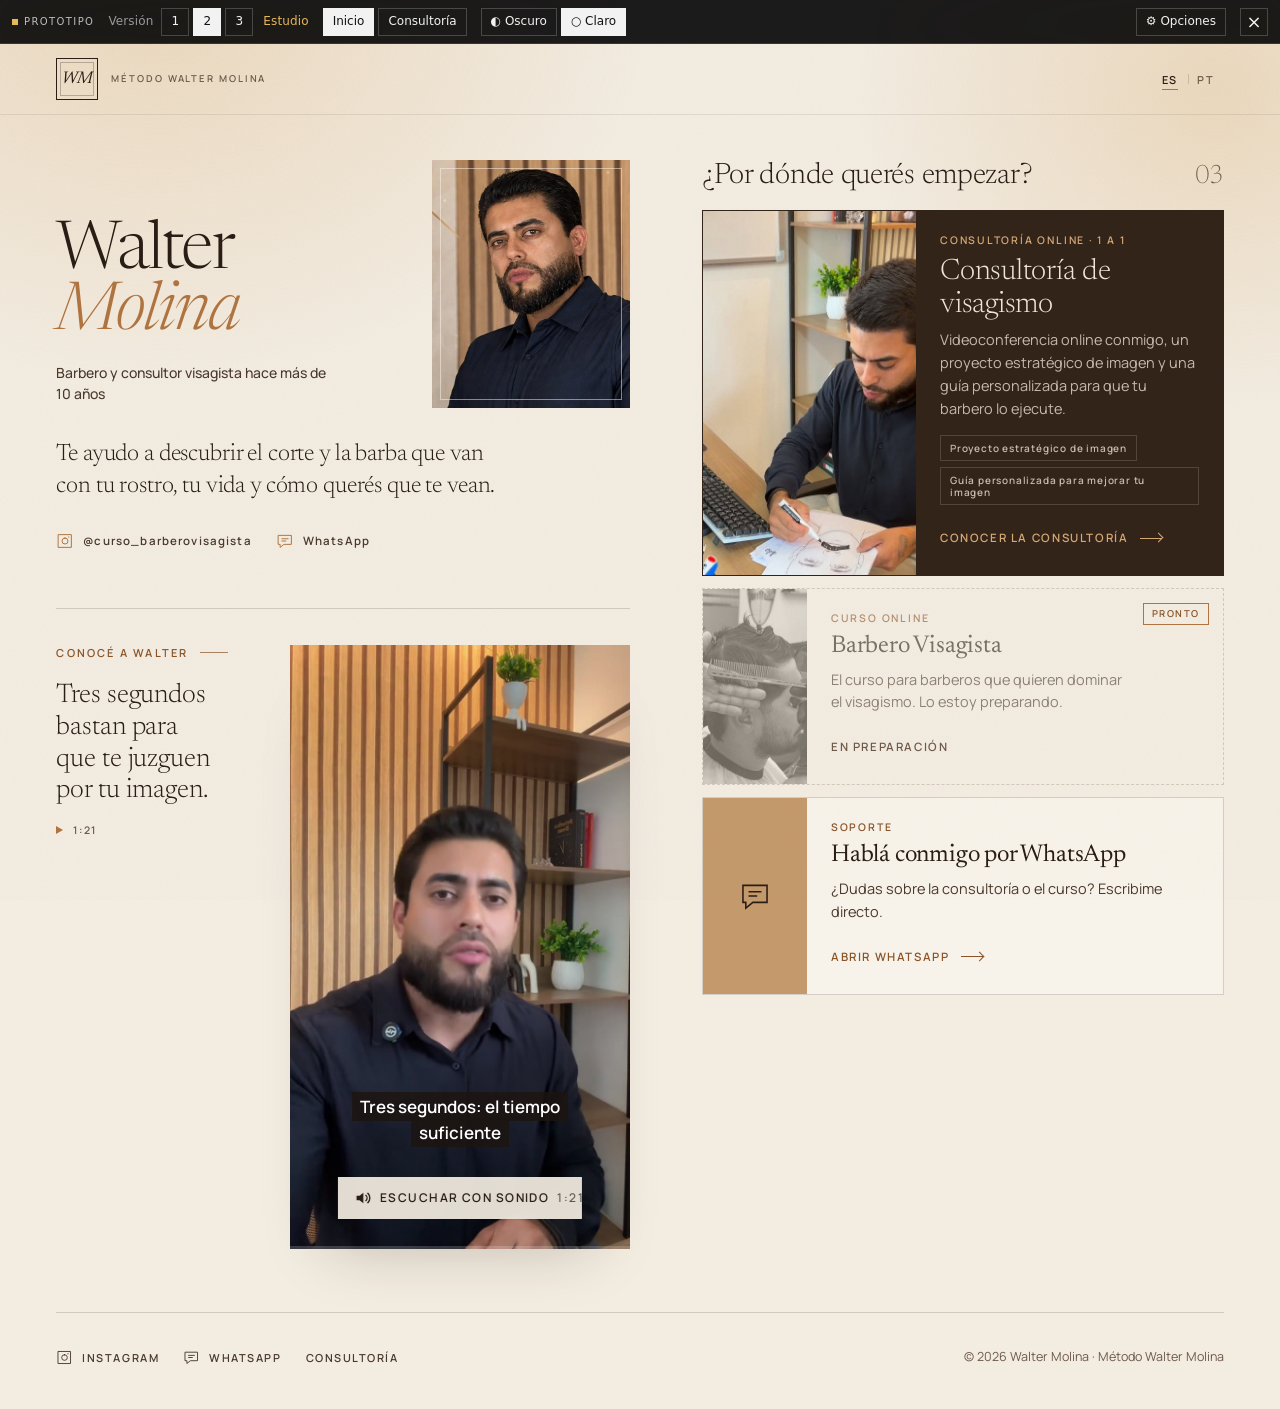
==== commit aaa9e638: "v2: só espanhol e português, espanhol como padrão - Botão EN removido do início e da consultoria (e " ====
--- a/v2/index.html
+++ b/v2/index.html
@@ -1,5 +1,5 @@
 <!doctype html>
-<html lang="es" data-v="2" data-page="inicio" data-theme-default="claro">
+<html lang="es" data-langs="es pt" data-v="2" data-page="inicio" data-theme-default="claro">
 <head>
 <meta charset="utf-8">
 <meta name="viewport" content="width=device-width, initial-scale=1">
@@ -29,8 +29,8 @@
       <span class="mono" aria-hidden="true">WM</span>
       <span class="logo__txt"><small data-i18n="brand_method">Método Walter Molina</small></span>
     </a>
-    <div class="lang" role="group" aria-label="ES · PT · EN">
-      <button type="button" data-lang-btn="es">ES</button><button type="button" data-lang-btn="pt">PT</button><button type="button" data-lang-btn="en">EN</button>
+    <div class="lang" role="group" aria-label="ES · PT">
+      <button type="button" data-lang-btn="es">ES</button><button type="button" data-lang-btn="pt">PT</button>
     </div>
   </div>
 </header>
--- a/v2/style.css
+++ b/v2/style.css
@@ -225,12 +225,15 @@
   text-decoration: none;
   text-align: center;
   cursor: pointer;
-  transition: background-color .45s var(--ease), color .45s var(--ease), border-color .45s var(--ease);
-}
-.btn:hover { background: var(--btn-h); border-color: var(--btn-h); color: var(--btn-h-ink); }
+  transition: background-color .45s var(--ease), color .45s var(--ease), border-color .45s var(--ease), box-shadow .45s var(--ease), filter .45s var(--ease);
+}
+/* hover: brilla, no se mueve (nada de "levantar": el botón se escapaba del mouse) */
+.btn { --btn-glow: rgba(214, 160, 98, .55); }
+.btn, .btn:hover, .btn:active { transform: none; translate: none; }
+.btn:hover, .btn:focus-visible { filter: brightness(1.1) saturate(1.05); box-shadow: 0 0 0 1px rgba(255, 226, 180, .35) inset, 0 0 26px -2px var(--btn-glow), 0 0 60px -10px var(--btn-glow); }
 .btn--sm { min-height: 44px; padding: 0 18px; font-size: 11.5px; letter-spacing: .14em; }
 .btn--light { background: var(--deep-ink); border-color: var(--deep-ink); color: #2a1d15; }
-.btn--light:hover { background: var(--deep-accent); border-color: var(--deep-accent); color: #2a1d15; }
+.btn--light { --btn-glow: rgba(239, 214, 170, .45); }
 
 .arr { position: relative; flex: none; width: 22px; height: 1px; background: currentColor; transition: width .45s var(--ease); }
 .arr::after {
@@ -543,7 +546,6 @@
   padding: clamp(28px, 6.4vh, 84px) clamp(28px, 4.6vw, 80px) 0 0;
 }
 .hero__top { display: grid; justify-items: start; margin-block: auto; }
-html[data-hero="imagen"] .hero { --ratio: .75; }
 .hero .h1 { margin-bottom: clamp(20px, 3.4vh, 34px); max-width: 11.5em; }
 .hero .lead { max-width: 47ch; }
 .hero__cta { display: flex; flex-wrap: wrap; align-items: center; gap: 14px 30px; margin-top: clamp(24px, 4vh, 40px); }
@@ -557,6 +559,9 @@
 .hero__fill { display: none; }
 .hero__frame { position: absolute; inset: 0; overflow: hidden; background: #2a1d15; }
 .hero__frame :is(img, video) { position: absolute; inset: 0; width: 100%; height: 100%; object-fit: cover; }
+/* video de presentación ocupando todo el cuadro del hero */
+.hero__player, .hero__player .wmp, .hero__player .wmp__stage, .hero__player .wmp__screen { position: absolute; inset: 0; height: 100%; }
+.hero__player .wmp__screen { aspect-ratio: auto; box-shadow: none; }
 .hero__frame video { filter: var(--img); }
 .hero__frame::after {
   /* moldura rosada de los cuadros del estudio */
@@ -936,7 +941,7 @@
    ========================================================================= */
 .fin { padding: var(--sec) 0; }
 .fin__ph { position: absolute; top: 0; right: 0; bottom: 0; height: 100%; width: auto; aspect-ratio: 4 / 5; max-width: 50%; z-index: -1; overflow: hidden; }
-.fin__ph img { position: absolute; inset: 0; width: 100%; height: 100%; object-fit: cover; }
+.fin__ph img { position: absolute; inset: 0; width: 100%; height: 100%; object-fit: cover; object-position: 50% 74%; } /* Walter a la derecha mirando a la izquierda, con un poco de la MacBook */
 .fin__ph::after {
   content: "";
   position: absolute;
@@ -949,7 +954,7 @@
 .fin__txt, .steps { grid-column: 1; }
 .fin__txt .h1 { font-size: clamp(2.5rem, 5vw, 4.7rem); max-width: 12.5em; }
 .fin__txt .lead { margin-top: 22px; }
-.fin__txt .btn { margin-top: 32px; }
+.fin__cta { margin-top: 32px; }
 .steps { margin-top: clamp(48px, 7vh, 76px); }
 .steps__t { display: flex; align-items: baseline; gap: 16px; margin-bottom: 18px; }
 .steps__t .kicker { margin: 0; }
@@ -1151,7 +1156,7 @@
   .hdr__cta { padding: 0 14px; }
 
   .hero { grid-template-columns: var(--pad) minmax(0, 1fr) var(--pad); min-height: 0; }
-  .hero__media { grid-column: 1 / -1; grid-row: 1; height: clamp(300px, 50svh, 460px); min-height: 0; display: grid; place-items: center; overflow: hidden; background: #2a1d15; }
+  .hero__media { grid-column: 1 / -1; grid-row: 1; height: clamp(380px, 64svh, 600px); min-height: 0; display: grid; place-items: center; overflow: hidden; background: #2a1d15; }
   .hero__fill { display: block; position: absolute; inset: 0; }
   .hero__fill img { width: 100%; height: 100%; object-fit: cover; filter: blur(22px) saturate(1.05) brightness(.9); scale: 1.25; }
   .hero__fill::after { content: ""; position: absolute; inset: 0; background: rgba(42, 29, 21, .22); }
@@ -1214,7 +1219,7 @@
   .quote__in > * { max-width: none; }
   .fin { padding-top: 0; }
   .fin__ph { position: relative; top: auto; right: auto; bottom: auto; width: min(76%, 340px); height: auto; max-width: none; aspect-ratio: 4 / 5; margin: 0 0 -76px auto; z-index: 0; }
-  .fin__ph::after { background: linear-gradient(0deg, var(--deep) 3%, rgba(var(--deep-rgb), 0) 48%), linear-gradient(90deg, var(--deep) 0%, rgba(var(--deep-rgb), 0) 38%); }
+  .fin__ph::after { background: linear-gradient(0deg, var(--deep) 14%, rgba(var(--deep-rgb), .6) 30%, rgba(var(--deep-rgb), 0) 58%), linear-gradient(90deg, var(--deep) 0%, rgba(var(--deep-rgb), 0) 38%); }
   .fin__grid { grid-template-columns: 1fr; position: relative; }
 
   .ftr__in { grid-template-columns: 1fr; justify-items: start; }
